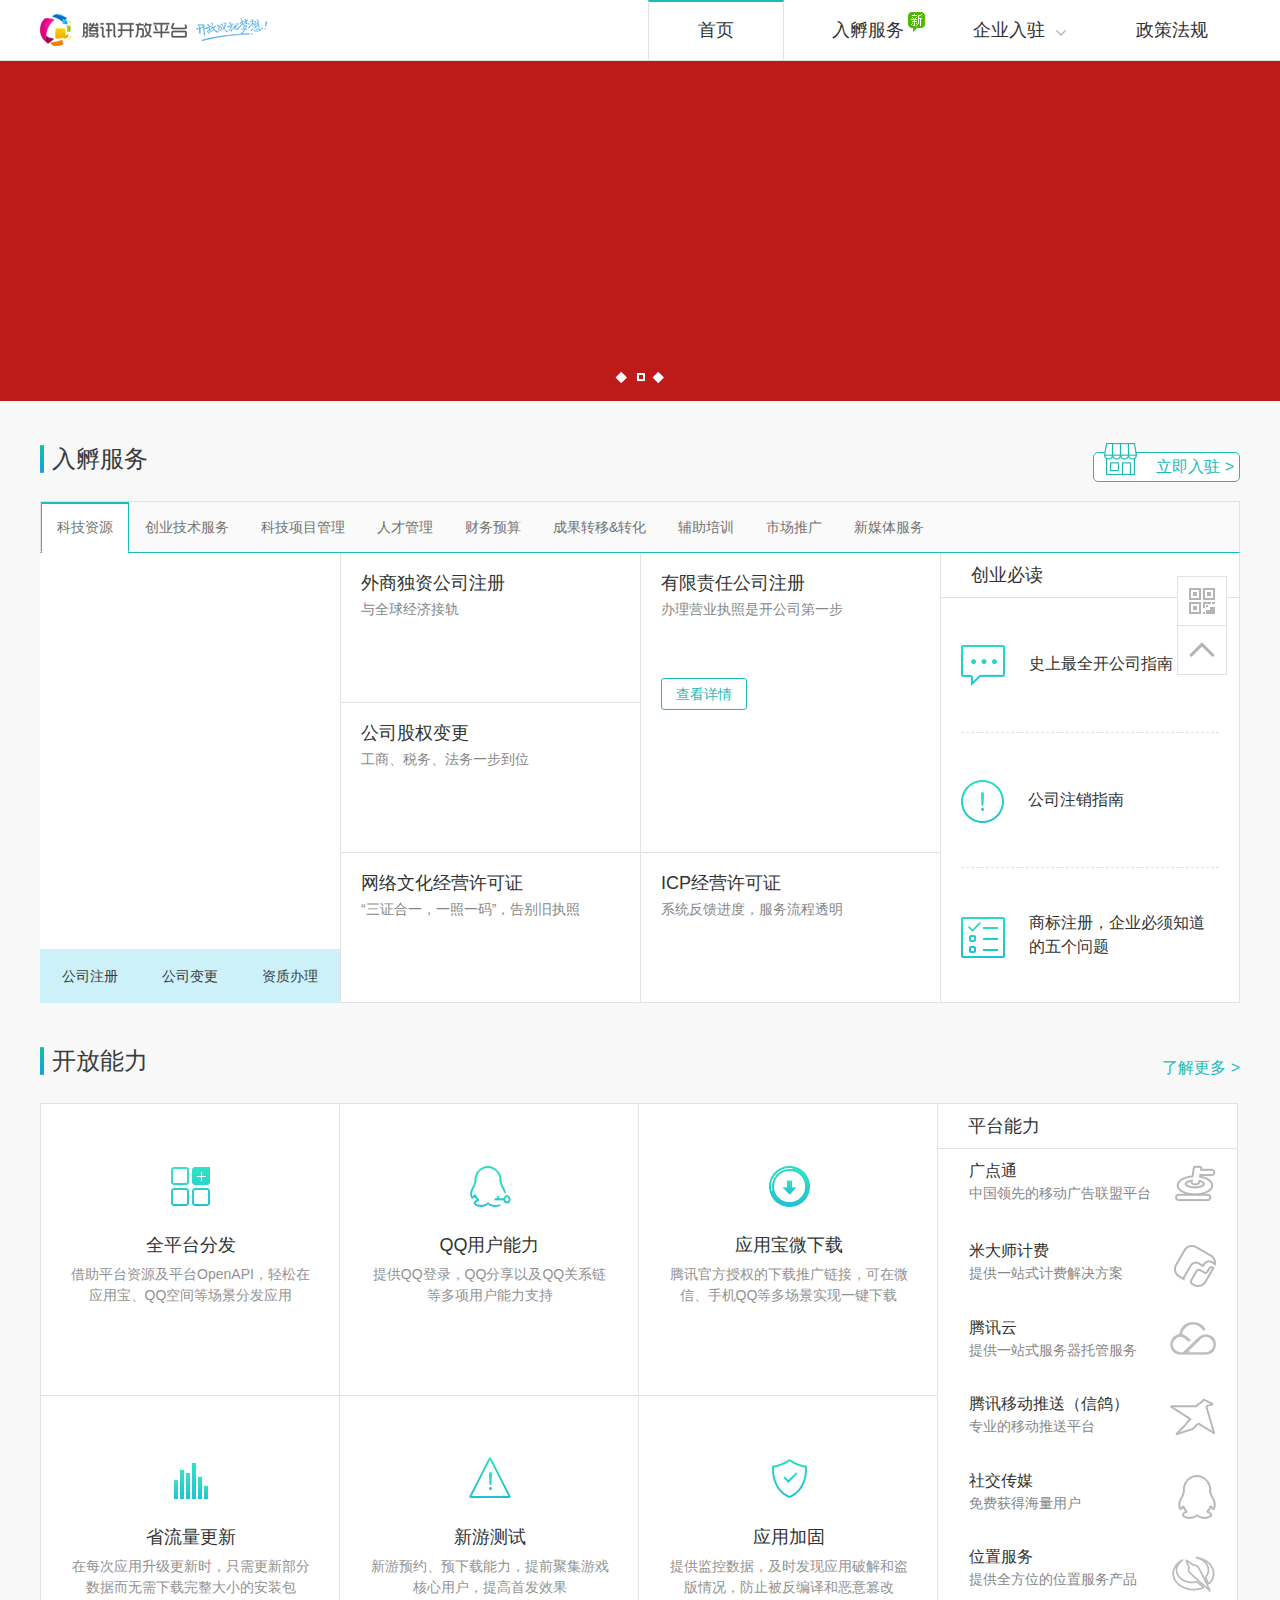
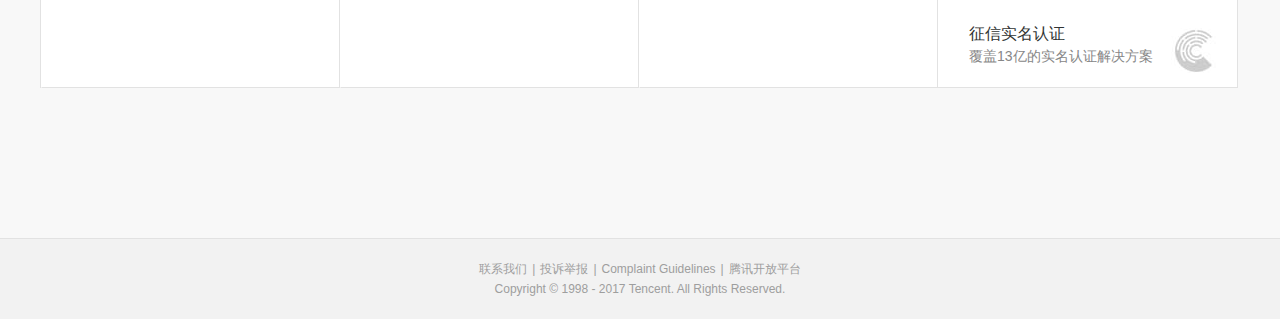
==== open/index.html @ 7bfc959b "open" ====
<!DOCTYPE html>
<html>
<head>

  <meta http-equiv="Content-Type" content="text/html; charset=UTF-8">
  
  <title>南昌腾讯众创空间</title>

  <meta http-equiv="X-UA-Compatible" content="IE=edge,chrome=1">

  <link rel="stylesheet" href="./static/g-7eef32f9dc.css">  
  <link rel="stylesheet" href="./static/index-a27b3e883e.css">
</head>

<body>

<script>
  var hasLogin = '0';
  var hasReg = '';
</script>

<!-- <div class="mod-topbar" id="jmod_topbar">
  <div class="layout clearfix">
    <div class="mod-topbar-links">
      <a href="http://open.qq.com/" target="_blank" _stat_click_id="1_91" class="mod-topbar-item">腾讯开放平台</a>
      <a href="http://c.qq.com/" _stat_click_id="1_92" target="_blank" class="mod-topbar-item">创业服务</a>
      <a href="http://c.qq.com/base/index" _stat_click_id="1_20" target="_blank" class="mod-topbar-item">众创空间</a>
      <a _stat_click_id="1_10" href="http://vc.open.qq.com/" target="_blank" class="mod-topbar-item">腾讯双百</a>
    </div>
    <div class="mod-topbar-right">
      <div class="search mod-topbar-item">
        <div class="ui-search">
          <input type="text" class="jmod_search" placeholder="资料库/API搜索">
          <div class="ui-search-bg"></div>
          <a href="javascript:void(0);" class="ui-search-btn jmod_search_btn"></a>
        </div>
        <span class="close"></span>
        <span class="btn" id="jmod_search_btn">搜索</span>
      </div><a href="http://op.open.qq.com/" _stat_click_id="2_21" target="_blank" class="mod-topbar-item">管理中心</a><a href="http://c.qq.com/order/usercenter" _stat_click_id="2_22" target="_blank" class="mod-topbar-item jmod-header-order">我的订单</a><a href="http://c.qq.com/startup/listproj" _stat_click_id="2_26" target="_blank" class="mod-topbar-item">我的项目</a><a id="msgUnReadNum" href="http://op.open.qq.com/?mod=sys_message" target="_blank" _stat_click_id="2_24" class="msg mod-topbar-item">消息</a><a href="http://c.qq.com/html/rule/service-rule.shtml" class="mod-topbar-item" _stat_click_id="2_28" target="_blank">规则中心</a><a href="javascript:void(0);" class="login mod-topbar-item jmod_login_btn" _stat_click_id="1_96">登录</a><div class="user mod-topbar-item jmod_nav_username" style="display: none;"><p class="name"><span id="navigationUserName"><a href="http://c.qq.com/user/myinfo" _stat_click_id="2_27" target="_blank"></a></span><i></i></p><div class="dropdown"><a id="navigationUserLogOut" _stat_click_id="2_25" style="display: inline-block; width: 100%;" href="javascript:void(0);">退出</a></div>
      </div>
    </div>
  </div>
</div> -->

<div class="mod-header header-open">
  <div class="layout clearfix">
    <a href="http://open.qq.com/" class="mod-header-logo"><img src="./static/logo-open-ac08717420.png"></a>
    <div class="mod-header-nav">
      <ul>
        <li class="top-cat jmod-tab-open cur">
          <h2>
            <a href="http://open.qq.com/" _stat_click_id="1_101">首页</a>
          </h2>
        </li>
        <li class="top-cat">
          <h2>
            <a href="http://c.qq.com/?zctag=2.1.3.2" _stat_click_id="1_102" target="_blank">入孵服务<i class="ico-new"></i></a>
          </h2>
        </li>
        <li class="top-cat has-sub">
          <h2>
            <a href="javascript:;">企业入驻<span class="arrow"></span></a>
          </h2>
          <div class="sub">
            <ul>
              <li _stat_click_id="1_2"><a target="_blank" href="http://op.open.qq.com/">基础信息</a></li>
              <li _stat_click_id="1_3"><a target="_blank" href="http://op.open.qq.com/appregv2/">企业管理</a></li>
              <li _stat_click_id="1_4"><a target="_blank" href="http://iot.open.qq.com/">物业管理</a></li>
              <li _stat_click_id="1_5"><a target="_blank" href="http://wiki.open.qq.com/wiki">招商管理</a></li>
              <li _stat_click_id="1_6"><a target="_blank" href="http://open.qq.com/bot/">企业数据库管理</a></li>
              <li _stat_click_id="1_6"><a target="_blank" href="http://open.qq.com/bot/">系统设置</a></li>
            </ul>
          </div>
        </li>
        <li class="top-cat jmod-tab-zc">
          <h2>
            <a href="http://c.qq.com/base/index" _stat_click_id="1_20">政策法规</a>
          </h2>
        </li>
        <!-- <li class="top-cat"><h2><a target="_blank" href="http://vc.open.qq.com/" _stat_click_id="1_10">腾讯双百</a></h2></li> -->
      </ul>
    </div>
  </div>
</div>
<div class="banner">
  <div class="layout">
    <div class="ban-index">
      <span class="index-item" data-index="0"></span>
      <span class="index-item" data-index="1"></span>
      <span class="index-item cur" data-index="2"></span>
<!--       <span class="index-item" data-index="3"></span>
      <span class="index-item" data-index="4"></span>
      <span class="index-item" data-index="5"></span> -->
    </div>
    <div class="ban-prev"></div>
    <div class="ban-next"></div>
      </div>
      <!-- <div class="ban" style="background-color: rgb(224, 228, 231); background-image: url(&quot;//p.qpic.cn/zc_pic/0/b9ae8b78d581452883ce9bef239554091509619272708/0&quot;); opacity: 0;"><a target="_blank" href="http://partner.om.qq.com/?zctag=2.1.1.9" _stat_click_id="10_1" class="layout"></a></div>
      <div class="ban" style="background-color: rgb(27, 30, 150); background-image: url(&quot;//p.qpic.cn/zc_pic/0/f35fd498f6146913bab81a546e1df8d415101275210104/0&quot;); opacity: 0.988965;"><a target="_blank" href="https://om.qq.com/" _stat_click_id="10_2" class="layout"></a></div> -->
      <div class="ban cur" style="background-color: rgb(191, 26, 26); background-image: url(http://p.qpic.cn/zc_pic/0/95d34e36a3765e61bc279072f38edc5714903207446032/0); opacity: 0.0110353;">
        <a target="_blank" href="http://c.qq.com/Act/lucky/SC100?zctag=2.1.1.9" _stat_click_id="10_3" class="layout"></a>
      </div>
      <!-- <div class="ban" style="background-color: rgb(0, 0, 0); background-image: url(&quot;//p.qpic.cn/zc_pic/0/1e10f90a880fa69bcebe6a73af06a09115030388474446/0&quot;); opacity: 0;"><a target="_blank" href="http://c.qq.com/wemediarank/ranking?zctag=2.1.1.1" _stat_click_id="10_4" class="layout"></a></div> -->
      <div class="ban" style="background-color: rgb(66, 178, 94); background-image: url(http://p.qpic.cn/zc_pic/0/e0b89f94119722e26e77f031cd502e7314903227895075/0); opacity: 0;">
        <a target="_blank" href="http://c.qq.com/WxZone" _stat_click_id="10_5" class="layout"></a>
      </div>
      <div class="ban" style="background-color: rgb(217, 43, 82); background-image: url(http://p.qpic.cn/zc_pic/0/f34a85907e8aa50b71cfe56cd9c6ffe515108846557417/0); opacity: 0;">
        <a target="_blank" href="https://cloud.tencent.com/act/event/enterprise_gift.html?fromSource=gwzcw.618548.618548.618548" _stat_click_id="10_6" class="layout"></a>
      </div>
  </div>
<div class="bg hidden" id="p-ban"></div>

<!-- open 首页 -->
<!-- <div class="three-entrance">
  <div class="layout">
    <div class="item">
      <a href="http://op.open.qq.com/" target="_blank" _stat_click_id="6_1">
        <i class="icon-pc"></i>
        <h5>应用接入</h5>
        <p>接入应用宝、QQ物联等平台共享海量用户<br><em>570万+</em>应用开发者共同的选择</p>
      </a>
      <div class="btm col2">
        <a href="http://op.open.qq.com/appregv2/" _stat_click_id="6_2" target="_blank">应用接入&nbsp;&gt;</a>
        <a href="http://iot.open.qq.com/" _stat_click_id="6_3" target="_blank">智能硬件&nbsp;&gt;</a>
        <a href="http://open.qq.com/bot/" _stat_click_id="6_8" target="_blank">机器人接入&nbsp;&gt;</a>
      </div>
    </div>
    <div class="item">
      <a href="http://vc.open.qq.com/" target="_blank" _stat_click_id="6_4">
        <i class="icon-plan"></i>
        <h5>双百计划</h5>
        <p>投入100亿资源扶持100家创业企业市值过亿<br><em>5万+</em>创业项目已报名</p>
      </a>
      <div class="btm">
        <a href="http://c.qq.com/startup/createproj" _stat_click_id="6_5" target="_blank">项目报名&nbsp;&gt;</a>
      </div>
    </div>
    <div class="item">
      <a href="http://c.qq.com/base/index" target="_blank" _stat_click_id="6_6">
        <i class="icon-space"></i>
        <h5>众创空间</h5>
        <p>全国超25个核心城市优质办公场地等你入驻<br>超过<em>300个</em>团队已入驻</p>
      </a>
      <div class="btm">
        <a href="http://c.qq.com/base/index" target="_blank" _stat_click_id="6_7">申请入驻&nbsp;&gt;</a>
      </div>
    </div>
  </div>
</div> -->

<div class="mod-box enterprise-service">
  <div class="layout">
    <div class="mod-boxhd">
      <h3 class="mod-boxhd-tit">入孵服务</h3>
      <a href="http://c.qq.com/seller/invite" class="mod-boxhd-more" target="_blank" _stat_click_id="7_0"><i></i>立即入驻 &gt;</a>
    </div>
    <div class="mod-body">
      <ul class="tab-row js-tab-header">
                <li class="tab active">科技资源</li>
                <li class="tab">创业技术服务</li>
                <li class="tab">科技项目管理</li>
                <li class="tab">人才管理</li>
                <li class="tab">财务预算</li>
                <li class="tab">成果转移&转化</li>
                <li class="tab">辅助培训</li>
                <li class="tab">市场推广</li>
                <li class="tab">新媒体服务</li>
              </ul>
      <!-- 切换tab时候同时切换tab-cont的类名，tab-1到tab-9分别对应上面的9个tab -->
            <div class="tab-cont js-tab-content tab-1" style="display: block;">
        <div class="l-banner">
          <a href="http://c.qq.com/ListSku/view?firstCateId=100003" target="_blank" class="top-box" _stat_click_id="7_1">
            <h3>全程专人办理</h3>
            <p>线上提交材料，足不出户即可完成办理</p>
          </a>
          <div class="btm-box">
                        <a href="http://c.qq.com/cateTopic/view" target="_blank" _stat_click_id="8_1">公司注册</a>
                        <a href="http://c.qq.com/ListSku/view?firstCateId=100003&amp;thirdCateId=100046" target="_blank" _stat_click_id="8_1">公司变更</a>
                        <a href="http://c.qq.com/ListSku/view?firstCateId=100383" target="_blank" _stat_click_id="8_1">资质办理</a>
                      </div>
        </div>
        <div class="service">
                    <a href="http://c.qq.com/ListSku/view?firstCateId=100003&amp;thirdCateId=100040" target="_blank" class="card card-lg" _stat_click_id="9_111">
                        <h5>有限责任公司注册</h5>
                                    <p>办理营业执照是开公司第一步</p>
                        <!--<del><del>300元起</del></del>-->
            <!--<p class="price"><p class="price">1元起</p></p>-->
            <span class="buy">查看详情</span>
          </a>
                    <a href="http://c.qq.com/ListSku/view?firstCateId=100003&amp;thirdCateId=100038" target="_blank" class="card" _stat_click_id="9_112">
            <div class="tit-row">            <h5>外商独资公司注册</h5>
                        </div>            <p>与全球经济接轨</p>
                        <!--<del><del></del></del>-->
            <!--<p class="price"><p class="price">1元起</p></p>-->
            <span class="buy">查看详情</span>
          </a>
                    <a href="http://c.qq.com/ListSku/view?firstCateId=100003&amp;thirdCateId=100046" target="_blank" class="card" _stat_click_id="9_113">
            <div class="tit-row">            <h5>公司股权变更</h5>
                        </div>            <p>工商、税务、法务一步到位</p>
                        <!--<del><del></del></del>-->
            <!--<p class="price"><p class="price">1元起</p></p>-->
            <span class="buy">查看详情</span>
          </a>
                    <a href="http://c.qq.com/ListSku/view?firstCateId=100383&amp;thirdCateId=100055" target="_blank" class="card" _stat_click_id="9_114">
            <div class="tit-row">            <h5>ICP经营许可证</h5>
                        </div>            <p>系统反馈进度，服务流程透明</p>
                        <!--<del><del></del></del>-->
            <!--<p class="price"><p class="price">588元起</p></p>-->
            <span class="buy">查看详情</span>
          </a>
                    <a href="http://c.qq.com/ListSku/view?firstCateId=100383&amp;thirdCateId=100058" target="_blank" class="card" _stat_click_id="9_115">
            <div class="tit-row">            <h5>网络文化经营许可证</h5>
                        </div>            <p>“三证合一，一照一码”，告别旧执照</p>
                        <!--<del><del>12000起</del></del>-->
            <!--<p class="price"><p class="price">9600元起</p></p>-->
            <span class="buy">查看详情</span>
          </a>
                  </div>
        <div class="faq">
          <h3 class="tit-bg">创业必读</h3>
          <!-- 六大类icon，分别为search,knowledge,experience,tips,concept,process -->
          <div class="que-list">
                        <a href="http://mp.weixin.qq.com/s/MOTuj-gt8e-eIZtotW0e4g" target="_blank" class="que" _stat_click_id="9_211">
              <i class="icon-experience"></i>
              <p>史上最全开公司指南</p>
            </a>
                        <a href="http://mp.weixin.qq.com/s/8PTE8rkTuLC-wQHWNw5iAg" target="_blank" class="que" _stat_click_id="9_212">
              <i class="icon-tips"></i>
              <p>公司注销指南</p>
            </a>
                        <a href="http://mp.weixin.qq.com/s/qkDzzl2p9mAUqX-tZFOlmQ" target="_blank" class="que" _stat_click_id="9_213">
              <i class="icon-process"></i>
              <p>商标注册，企业必须知道的五个问题</p>
            </a>
                        <a href="http://mp.weixin.qq.com/s/uXaBwA83HTw2sB-dGF3o_w" target="_blank" class="que" _stat_click_id="9_214">
              <i class="icon-"></i>
              <p></p>
            </a>
                      </div>
        </div>
      </div>
            <div class="tab-cont js-tab-content tab-2" style="display:none">
        <div class="l-banner">
          <a href="http://c.qq.com/ListSku/view?firstCateId=100001" target="_blank" class="top-box" _stat_click_id="7_2">
            <h3>全年财税无忧</h3>
            <p>让专业的人帮您搞定财税问题</p>
          </a>
          <div class="btm-box">
                        <a href="http://c.qq.com/ListSku/view?firstCateId=100001" target="_blank" _stat_click_id="8_2">代理记账</a>
                        <a href="http://c.qq.com/ListSku/view?firstCateId=100001&amp;thirdCateId=100423" target="_blank" _stat_click_id="8_2">税务代办</a>
                        <a href="http://c.qq.com/ListSku/view?firstCateId=100001&amp;thirdCateId=100036" target="_blank" _stat_click_id="8_2">财务审计</a>
                      </div>
        </div>
        <div class="service">
                    <a href="http://c.qq.com/ListSku/view?firstCateId=100001&amp;thirdCateId=100016" target="_blank" class="card card-lg" _stat_click_id="9_121">
                        <h5>小规模记账</h5>
                                    <p>从业三年以上会计师，专业又贴心</p>
                        <!--<del><del></del></del>-->
            <!--<p class="price"><p class="price">1元起</p></p>-->
            <span class="buy">查看详情</span>
          </a>
                    <a href="http://c.qq.com/ListSku/view?firstCateId=100001&amp;thirdCateId=100019" target="_blank" class="card" _stat_click_id="9_122">
            <div class="tit-row">            <h5>一般纳税人代理记账</h5>
                        </div>            <p>比传统代办节省成本，服务也更便捷</p>
                        <!--<del><del>300元起</del></del>-->
            <!--<p class="price"><p class="price">1元起</p></p>-->
            <span class="buy">查看详情</span>
          </a>
                    <a href="http://c.qq.com/ListSku/view?firstCateId=100001&amp;thirdCateId=100036" target="_blank" class="card" _stat_click_id="9_123">
            <div class="tit-row">            <h5>年度财务报表审计</h5>
                        </div>            <p>优惠代办，为您节省时间</p>
                        <!--<del><del></del></del>-->
            <!--<p class="price"><p class="price">10元起</p></p>-->
            <span class="buy">查看详情</span>
          </a>
                    <a href="http://c.qq.com/ListSku/view?firstCateId=100001&amp;thirdCateId=100017" target="_blank" class="card" _stat_click_id="9_124">
            <div class="tit-row">            <h5>验资报告</h5>
                        </div>            <p>平台为您担保，专业，放心</p>
                        <!--<del><del>500元起</del></del>-->
            <!--<p class="price"><p class="price">100元起</p></p>-->
            <span class="buy">查看详情</span>
          </a>
                    <a href="http://c.qq.com/ListSku/view?firstCateId=100001&amp;thirdCateId=100034" target="_blank" class="card" _stat_click_id="9_125">
            <div class="tit-row">            <h5>税控代办及票种核定</h5>
                        </div>            <p>高效取得税控器、发票</p>
                        <!--<del><del>300元起</del></del>-->
            <!--<p class="price"><p class="price">100元起</p></p>-->
            <span class="buy">查看详情</span>
          </a>
                  </div>
        <div class="faq">
          <h3 class="tit-bg">创业必读</h3>
          <!-- 六大类icon，分别为search,knowledge,experience,tips,concept,process -->
          <div class="que-list">
                        <a href="http://mp.weixin.qq.com/s/g8uMXAbbWFrtpM95BifakA" target="_blank" class="que" _stat_click_id="9_221">
              <i class="icon-experience"></i>
              <p>开公司不记账报税影响大！</p>
            </a>
                        <a href="http://mp.weixin.qq.com/s/qBwl7ERy6si2izH9E__fyw" target="_blank" class="que" _stat_click_id="9_222">
              <i class="icon-tips"></i>
              <p>公司成立后，创业者必知的15项税务问题</p>
            </a>
                        <a href="http://open.qq.com/" target="_blank" class="que" _stat_click_id="9_223">
              <i class="icon-process"></i>
              <p>初创公司应该这样选择纳税身份</p>
            </a>
                      </div>
        </div>
      </div>
            <div class="tab-cont js-tab-content tab-3" style="display:none">
        <div class="l-banner">
          <a href="http://c.qq.com/ListSku/view?firstCateId=100002" target="_blank" class="top-box" _stat_click_id="7_3">
            <h3>保障知识产权</h3>
            <p>保护您的智力劳动成果所有权！</p>
          </a>
          <div class="btm-box">
                        <a href="http://c.qq.com/ListSku/view?firstCateId=100002&amp;thirdCateId=100064" target="_blank" _stat_click_id="8_3">商标</a>
                        <a href="http://c.qq.com/ListSku/view?firstCateId=100002&amp;thirdCateId=100090" target="_blank" _stat_click_id="8_3">版权</a>
                        <a href="http://c.qq.com/ListSku/view?firstCateId=100002&amp;thirdCateId=100092" target="_blank" _stat_click_id="8_3">专利</a>
                      </div>
        </div>
        <div class="service">
                    <a href="http://c.qq.com/ListSku/view?firstCateId=100002&amp;thirdCateId=100064" target="_blank" class="card card-lg" _stat_click_id="9_131">
                        <h5>国内普通商标注册</h5>
                                    <p>降低风险，打造品牌第一步！</p>
                        <!--<del><del></del></del>-->
            <!--<p class="price"><p class="price">299元起</p></p>-->
            <span class="buy">查看详情</span>
          </a>
                    <a href="http://c.qq.com/ListSku/view?firstCateId=100002&amp;thirdCateId=100090" target="_blank" class="card" _stat_click_id="9_132">
            <div class="tit-row">            <h5>软件著作权</h5>
                        </div>            <p>APP、软件必备，保护你的源代码</p>
                        <!--<del><del>200元起</del></del>-->
            <!--<p class="price"><p class="price">150元起</p></p>-->
            <span class="buy">查看详情</span>
          </a>
                    <a href="http://c.qq.com/ListSku/view?firstCateId=100002&amp;thirdCateId=100440" target="_blank" class="card" _stat_click_id="9_133">
            <div class="tit-row">            <h5>商标查询</h5>
                        </div>            <p>快速处理商标的查询</p>
                        <!--<del><del>10元起</del></del>-->
            <!--<p class="price"><p class="price">0元起</p></p>-->
            <span class="buy">查看详情</span>
          </a>
                    <a href="http://c.qq.com/ListSku/view?firstCateId=100002&amp;thirdCateId=100091" target="_blank" class="card" _stat_click_id="9_134">
            <div class="tit-row">            <h5>外观设计专利</h5>
                        </div>            <p>快速办理通道，保障知识产权不受侵犯</p>
                        <!--<del><del>800元起</del></del>-->
            <!--<p class="price"><p class="price">450元起</p></p>-->
            <span class="buy">查看详情</span>
          </a>
                    <a href="http://c.qq.com/ListSku/view?firstCateId=100002&amp;thirdCateId=100065" target="_blank" class="card" _stat_click_id="9_135">
            <div class="tit-row">            <h5>商标加急注册</h5>
                        </div>            <p>快速代办商标注册，保护您的权益</p>
                        <!--<del><del>500元起</del></del>-->
            <!--<p class="price"><p class="price">100元起</p></p>-->
            <span class="buy">查看详情</span>
          </a>
                  </div>
        <div class="faq">
          <h3 class="tit-bg">创业必读</h3>
          <!-- 六大类icon，分别为search,knowledge,experience,tips,concept,process -->
          <div class="que-list">
                        <a href="http://mp.weixin.qq.com/s/nrjdlblvo8OF11x9Jx6cvQ" target="_blank" class="que" _stat_click_id="9_231">
              <i class="icon-experience"></i>
              <p>给产品起名之前，最不能忘记“商标检索”！</p>
            </a>
                        <a href="http://mp.weixin.qq.com/s/P0wEzHmVsZwq-tVWOMHIPQ" target="_blank" class="que" _stat_click_id="9_232">
              <i class="icon-tips"></i>
              <p>创业者必读 : 不容忽视的专利</p>
            </a>
                        <a href="http://mp.weixin.qq.com/s/GbIF4l4r0YzBoi1ny5qUTA" target="_blank" class="que" _stat_click_id="9_233">
              <i class="icon-process"></i>
              <p>创业，你要明白商标保护的重要性！</p>
            </a>
                      </div>
        </div>
      </div>
            <div class="tab-cont js-tab-content tab-4" style="display:none">
        <div class="l-banner">
          <a href="http://c.qq.com/ListSku/view?firstCateId=100000" target="_blank" class="top-box" _stat_click_id="7_4">
            <h3>贴心法律顾问</h3>
            <p>为您的创新创业之旅保驾护航</p>
          </a>
          <div class="btm-box">
                        <a href="http://c.qq.com/ListSku/view?firstCateId=100000&amp;thirdCateId=100110" target="_blank" _stat_click_id="8_4">法律咨询 </a>
                        <a href="http://c.qq.com/ListSku/view?firstCateId=100000" target="_blank" _stat_click_id="8_4">合同审写</a>
                      </div>
        </div>
        <div class="service">
                    <a href="http://c.qq.com/ListSku/view?firstCateId=100000&amp;thirdCateId=100109" target="_blank" class="card card-lg" _stat_click_id="9_141">
                        <h5>企业人事法律顾问</h5>
                                    <p>任选精英律师，全面解决法律问题</p>
                        <!--<del><del>99元起</del></del>-->
            <!--<p class="price"><p class="price">0.01元起</p></p>-->
            <span class="buy">查看详情</span>
          </a>
                    <a href="http://c.qq.com/ListSku/view?firstCateId=100000&amp;thirdCateId=100110l" target="_blank" class="card" _stat_click_id="9_142">
            <div class="tit-row">            <h5>电话问律师</h5>
                        </div>            <p>创业，你需要的法律问题解答都在这里</p>
                        <!--<del><del>50元起</del></del>-->
            <!--<p class="price"><p class="price">1元起</p></p>-->
            <span class="buy">查看详情</span>
          </a>
                    <a href="http://c.qq.com/ListSku/view?firstCateId=100000&amp;thirdCateId=100373" target="_blank" class="card" _stat_click_id="9_143">
            <div class="tit-row">            <h5>合同模板</h5>
                        </div>            <p>各类合同与协议的模板</p>
                        <!--<del><del>1元起</del></del>-->
            <!--<p class="price"><p class="price">0.1元起</p></p>-->
            <span class="buy">查看详情</span>
          </a>
                    <a href="http://c.qq.com/ListSku/view?firstCateId=100000&amp;thirdCateId=100096" target="_blank" class="card" _stat_click_id="9_144">
            <div class="tit-row">            <h5>股权期权法律顾问</h5>
                        </div>            <p>业界资深律师，专业设计股权架方案</p>
                        <!--<del><del></del></del>-->
            <!--<p class="price"><p class="price">1元起</p></p>-->
            <span class="buy">查看详情</span>
          </a>
                    <a href="http://c.qq.com/ListSku/view?firstCateId=100000&amp;thirdCateId=100379" target="_blank" class="card" _stat_click_id="9_145">
            <div class="tit-row">            <h5>项目合规咨询</h5>
                        </div>            <p>通过了解项目合规性，规避违法、违规、侵权等风险</p>
                        <!--<del><del>99元起</del></del>-->
            <!--<p class="price"><p class="price">0元起</p></p>-->
            <span class="buy">查看详情</span>
          </a>
                  </div>
        <div class="faq">
          <h3 class="tit-bg">创业必读</h3>
          <!-- 六大类icon，分别为search,knowledge,experience,tips,concept,process -->
          <div class="que-list">
                        <a href="https://mp.weixin.qq.com/s/XNahGw-H4RvJTNHEG9D0HA" target="_blank" class="que" _stat_click_id="9_241">
              <i class="icon-experience"></i>
              <p>签合同，记住这6点不会吃亏！</p>
            </a>
                        <a href="https://mp.weixin.qq.com/s/rF1hX4EptIbLUbzH2DsgTg" target="_blank" class="que" _stat_click_id="9_242">
              <i class="icon-tips"></i>
              <p>如何牢牢掌握公司控制权</p>
            </a>
                        <a href="http://mp.weixin.qq.com/s/_poCZaS1IiNuocwxAxzkaQ" target="_blank" class="que" _stat_click_id="9_243">
              <i class="icon-process"></i>
              <p>大风厂股权纠纷的正确维权路径</p>
            </a>
                      </div>
        </div>
      </div>
            <div class="tab-cont js-tab-content tab-5" style="display:none">
        <div class="l-banner">
          <a href="http://c.qq.com/ListSku/view?firstCateId=100004" target="_blank" class="top-box" _stat_click_id="7_5">
            <h3>专业社保解决方案</h3>
            <p>快速搞定员工社保，灵活用工更放心！</p>
          </a>
          <div class="btm-box">
                        <a href="http://c.qq.com/ListSku/view?firstCateId=100143&amp;thirdCateId=100393" target="_blank" _stat_click_id="8_5">人才测评</a>
                        <a href="http://c.qq.com/ListSku/view?firstCateId=100143&amp;thirdCateId=100371" target="_blank" _stat_click_id="8_5">人才培训</a>
                        <a href="http://c.qq.com/ListSku/view?firstCateId=100004&amp;thirdCateId=100114" target="_blank" _stat_click_id="8_5">企业社保</a>
                      </div>
        </div>
        <div class="service">
                    <a href="http://c.qq.com/ListSku/view?firstCateId=100143&amp;thirdCateId=100393" target="_blank" class="card card-lg" _stat_click_id="9_151">
                        <h5>创业力测评</h5>
                                    <p>帮助个体客观认识自己的能力水平，兴趣爱好</p>
                        <!--<del><del>59元起</del></del>-->
            <!--<p class="price"><p class="price">9.9元起</p></p>-->
            <span class="buy">查看详情</span>
          </a>
                    <a href="http://c.qq.com/ListSku/view?firstCateId=100004&amp;thirdCateId=100114" target="_blank" class="card" _stat_click_id="9_152">
            <div class="tit-row">            <h5>社保代理</h5>
                        </div>            <p>社保代理更专业，优质服务更省心</p>
                        <!--<del><del></del></del>-->
            <!--<p class="price"><p class="price">20元起</p></p>-->
            <span class="buy">查看详情</span>
          </a>
                    <a href="http://c.qq.com/ListSku/view?firstCateId=100143&amp;thirdCateId=100371" target="_blank" class="card" _stat_click_id="9_153">
            <div class="tit-row">            <h5>人力培训</h5>
                        </div>            <p>帮助业务发展，培育人才</p>
                        <!--<del><del></del></del>-->
            <!--<p class="price"><p class="price">4.9元起</p></p>-->
            <span class="buy">查看详情</span>
          </a>
                    <a href="http://c.qq.com/ListSku/view?firstCateId=100143&amp;thirdCateId=100353" target="_blank" class="card" _stat_click_id="9_154">
            <div class="tit-row">            <h5>人事工作综合咨询</h5>
                        </div>            <p>提供包括新员工入职、绩效、考核等各类咨询</p>
                        <!--<del><del></del></del>-->
            <!--<p class="price"><p class="price">0.99元起</p></p>-->
            <span class="buy">查看详情</span>
          </a>
                    <a href="http://c.qq.com/ListSku/view?firstCateId=100004&amp;thirdCateId=100115" target="_blank" class="card" _stat_click_id="9_155">
            <div class="tit-row">            <h5>社保公积金开户</h5>
                        </div>            <p>企业注册必备流程</p>
                        <!--<del><del></del></del>-->
            <!--<p class="price"><p class="price">1800元起</p></p>-->
            <span class="buy">查看详情</span>
          </a>
                  </div>
        <div class="faq">
          <h3 class="tit-bg">创业必读</h3>
          <!-- 六大类icon，分别为search,knowledge,experience,tips,concept,process -->
          <div class="que-list">
                        <a href="https://mp.weixin.qq.com/s/aAFJDYHmshDPqcJ_b8fG-A" target="_blank" class="que" _stat_click_id="9_251">
              <i class="icon-experience"></i>
              <p> 初创企业招“才”大法</p>
            </a>
                        <a href="http://mp.weixin.qq.com/s/RTu4eCYe01Ts3FHxAtIgPA" target="_blank" class="que" _stat_click_id="9_252">
              <i class="icon-tips"></i>
              <p>创业公司管理的三个阶段</p>
            </a>
                        <a href="http://mp.weixin.qq.com/s/BQHc2BxbzcTbiDvqlnWpwQ" target="_blank" class="que" _stat_click_id="9_253">
              <i class="icon-process"></i>
              <p>初创公司野蛮生长的独家秘籍</p>
            </a>
                      </div>
        </div>
      </div>
            <div class="tab-cont js-tab-content tab-6" style="display:none">
        <div class="l-banner">
          <a href="http://c.qq.com/ListSku/view?firstCateId=100139&amp;thirdCateId=100416" target="_blank" class="top-box" _stat_click_id="7_6">
            <h3>微信公众号服务</h3>
            <p>快速代理申请微信相关的各类服务</p>
          </a>
          <div class="btm-box">
                        <a href="http://c.qq.com/wxZone" target="_blank" _stat_click_id="8_6">微信服务专区</a>
                        <a href="http://c.qq.com/ListSku/view?firstCateId=100139&amp;thirdCateId=100416" target="_blank" _stat_click_id="8_6">公众号代申请</a>
                      </div>
        </div>
        <div class="service">
                    <a href="http://c.qq.com/ListSku/view?firstCateId=100139&amp;thirdCateId=100416" target="_blank" class="card card-lg" _stat_click_id="9_161">
                        <h5>微信公众号代申请</h5>
                                    <p>快速代理申请开通微信公众号</p>
                        <!--<del><del></del></del>-->
            <!--<p class="price"><p class="price">1元起</p></p>-->
            <span class="buy">查看详情</span>
          </a>
                    <a href="http://c.qq.com/ListSku/view?firstCateId=100139&amp;thirdCateId=100417" target="_blank" class="card" _stat_click_id="9_162">
            <div class="tit-row">            <h5>公众号认证服务</h5>
                        </div>            <p>认证后会出现V标志，且可开发微信支付等功能</p>
                        <!--<del><del>380元起</del></del>-->
            <!--<p class="price"><p class="price">350元起</p></p>-->
            <span class="buy">查看详情</span>
          </a>
                    <a href="http://c.qq.com/ListSku/view?firstCateId=100139&amp;thirdCateId=100418" target="_blank" class="card" _stat_click_id="9_163">
            <div class="tit-row">            <h5>微信支付开通</h5>
                        </div>            <p>资深优质的创业者为您指导创业难题</p>
                        <!--<del><del></del></del>-->
            <!--<p class="price"><p class="price">18元起</p></p>-->
            <span class="buy">查看详情</span>
          </a>
                    <a href="http://c.qq.com/ListSku/view?firstCateId=100139&amp;thirdCateId=100244" target="_blank" class="card" _stat_click_id="9_164">
            <div class="tit-row">            <h5>微官网</h5>
                        </div>            <p>基于WebApp和传统PC版网站相融合的新型网站</p>
                        <!--<del><del>340元起</del></del>-->
            <!--<p class="price"><p class="price">140元起</p></p>-->
            <span class="buy">查看详情</span>
          </a>
                    <a href="http://c.qq.com/ListSku/view?firstCateId=100139&amp;thirdCateId=100264" target="_blank" class="card" _stat_click_id="9_165">
            <div class="tit-row">            <h5>电商解决方案</h5>
                        </div>            <p>基于微信研发的电子商务系统</p>
                        <!--<del><del>340元起</del></del>-->
            <!--<p class="price"><p class="price">140元起</p></p>-->
            <span class="buy">查看详情</span>
          </a>
                  </div>
        <div class="faq">
          <h3 class="tit-bg">创业必读</h3>
          <!-- 六大类icon，分别为search,knowledge,experience,tips,concept,process -->
          <div class="que-list">
                        <a href="http://mp.weixin.qq.com/s/omZybjfToWe7diLiVdIeow" target="_blank" class="que" _stat_click_id="9_261">
              <i class="icon-experience"></i>
              <p>小程序揭秘</p>
            </a>
                        <a href="http://mp.weixin.qq.com/s/fdvX4YCntHlfETufOek8pw" target="_blank" class="que" _stat_click_id="9_262">
              <i class="icon-tips"></i>
              <p>参与企鹅号城市新星评选</p>
            </a>
                        <a href="http://mp.weixin.qq.com/s/jD88KFcZb7WABWubuDDHRA" target="_blank" class="que" _stat_click_id="9_263">
              <i class="icon-process"></i>
              <p>内容创业10大成功案例</p>
            </a>
                      </div>
        </div>
      </div>
            <div class="tab-cont js-tab-content tab-7" style="display:none">
        <div class="l-banner">
          <a href="http://c.qq.com/ListSku/view?firstCateId=100136" target="_blank" class="top-box" _stat_click_id="7_7">
            <h3>定制化开发和设计服务</h3>
            <p>项目进度及时同步，助力初期高速成长；提供有生命力的设计，创意创造价值！</p>
          </a>
          <div class="btm-box">
                        <a href="http://c.qq.com/ListSku/view?firstCateId=100136" target="_blank" _stat_click_id="8_7">网站开发</a>
                        <a href="http://c.qq.com/ListSku/view?firstCateId=100137" target="_blank" _stat_click_id="8_7">软件开发</a>
                        <a href="http://c.qq.com/ListSku/view?firstCateId=100138" target="_blank" _stat_click_id="8_7">APP开发</a>
                        <a href="http://c.qq.com/ListSku/view?firstCateId=100023" target="_blank" _stat_click_id="8_7">PC页面设计</a>
                        <a href="http://c.qq.com/ListSku/view?firstCateId=100023&amp;thirdCateId=100124" target="_blank" _stat_click_id="8_7">APP设计</a>
                        <a href="http://c.qq.com/ListSku/view?firstCateId=100023&amp;thirdCateId=100125" target="_blank" _stat_click_id="8_7">H5页面设计</a>
                        <a href="http://c.qq.com/ListSku/view?firstCateId=100142&amp;thirdCateId=100320" target="_blank" _stat_click_id="8_7">APP推广</a>
                      </div>
        </div>
        <div class="service">
                    <a href="http://c.qq.com/ListSku/view?firstCateId=100136&amp;thirdCateId=100176" target="_blank" class="card card-lg" _stat_click_id="9_171">
                        <h5>企业网站开发</h5>
                                    <p>追求极致的建站服务</p>
                        <!--<del><del></del></del>-->
            <!--<p class="price"><p class="price">680元起</p></p>-->
            <span class="buy">查看详情</span>
          </a>
                    <a href="http://c.qq.com/ListSku/view?firstCateId=100023&amp;thirdCateId=100124" target="_blank" class="card" _stat_click_id="9_172">
            <div class="tit-row">            <h5>APP页面设计</h5>
                        </div>            <p>APP首页栏目框架以及重要页面内容设计</p>
                        <!--<del><del>620元起</del></del>-->
            <!--<p class="price"><p class="price">500元起</p></p>-->
            <span class="buy">查看详情</span>
          </a>
                    <a href="http://c.qq.com/ListSku/view?firstCateId=100137&amp;thirdCateId=100349" target="_blank" class="card" _stat_click_id="9_173">
            <div class="tit-row">            <h5>真机测试</h5>
                        </div>            <p>为您提供专业的测试解决方案</p>
                        <!--<del><del></del></del>-->
            <!--<p class="price"><p class="price">10元起</p></p>-->
            <span class="buy">查看详情</span>
          </a>
                    <a href="http://c.qq.com/ListSku/view?firstCateId=100023&amp;thirdCateId=100125" target="_blank" class="card" _stat_click_id="9_174">
            <div class="tit-row">            <h5>H5页面设计</h5>
                        </div>            <p>吸引用户眼球，提升转化率</p>
                        <!--<del><del></del></del>-->
            <!--<p class="price"><p class="price">200元起</p></p>-->
            <span class="buy">查看详情</span>
          </a>
                    <a href="http://c.qq.com/ListSku/view?firstCateId=100023&amp;thirdCateId=100370" target="_blank" class="card" _stat_click_id="9_175">
            <div class="tit-row">            <h5>商标设计</h5>
                        </div>            <p>助您成功塑造企业品牌形象</p>
                        <!--<del><del>300元起</del></del>-->
            <!--<p class="price"><p class="price">200元起</p></p>-->
            <span class="buy">查看详情</span>
          </a>
                  </div>
        <div class="faq">
          <h3 class="tit-bg">创业必读</h3>
          <!-- 六大类icon，分别为search,knowledge,experience,tips,concept,process -->
          <div class="que-list">
                        <a href="http://mp.weixin.qq.com/s/sZn-ehA_21gN4sc5gYrLdw" target="_blank" class="que" _stat_click_id="9_271">
              <i class="icon-experience"></i>
              <p>小团队的产品精神：0到0.1再到1</p>
            </a>
                        <a href="http://mp.weixin.qq.com/s/i2K6aER9z1ppt2mh-uMfgg" target="_blank" class="que" _stat_click_id="9_272">
              <i class="icon-tips"></i>
              <p>创业者如何获取和维护种子用户</p>
            </a>
                        <a href="http://mp.weixin.qq.com/s?__biz=MjM5NTQ3NzcwNw==&amp;mid=506075631&amp;idx=1&amp;sn=9f8b4fc0ce5fe92bd582352492fe0349#rd" target="_blank" class="que" _stat_click_id="9_273">
              <i class="icon-experience"></i>
              <p>优秀设计师应当知道的20大UI设计原则</p>
            </a>
                      </div>
        </div>
      </div>
            <div class="tab-cont js-tab-content tab-8" style="display:none">
        <div class="l-banner">
          <a href="http://c.qq.com/ListSku/view?firstCateId=100142" target="_blank" class="top-box" _stat_click_id="7_8">
            <h3>专注市场推广</h3>
            <p>最大化利用渠道与资源，助力项目腾飞！</p>
          </a>
          <div class="btm-box">
                        <a href="http://c.qq.com/ListSku/view?firstCateId=100142&amp;thirdCateId=100405" target="_blank" _stat_click_id="8_8">市场传播</a>
                        <a href="http://c.qq.com/ListSku/view?firstCateId=100140&amp;thirdCateId=100280" target="_blank" _stat_click_id="8_8">品牌推广</a>
                      </div>
        </div>
        <div class="service">
                    <a href="http://c.qq.com/ListSku/view?firstCateId=100142&amp;thirdCateId=100314" target="_blank" class="card card-lg" _stat_click_id="9_181">
                        <h5>短信营销</h5>
                                    <p>增强用户粘度，促进产品销售</p>
                        <!--<del><del></del></del>-->
            <!--<p class="price"><p class="price">0.04元起</p></p>-->
            <span class="buy">查看详情</span>
          </a>
                    <a href="http://c.qq.com/ListSku/view?firstCateId=100142&amp;thirdCateId=100319" target="_blank" class="card" _stat_click_id="9_182">
            <div class="tit-row">            <h5>微博广告</h5>
                        </div>            <p>万变的创意，不变的品质</p>
                        <!--<del><del></del></del>-->
            <!--<p class="price"><p class="price">6000元起</p></p>-->
            <span class="buy">查看详情</span>
          </a>
                    <a href="http://c.qq.com/ListSku/view?firstCateId=100142&amp;thirdCateId=100317" target="_blank" class="card" _stat_click_id="9_183">
            <div class="tit-row">            <h5>朋友圈广告</h5>
                        </div>            <p>优选品质服务商为您定制方案</p>
                        <!--<del><del>1000元起</del></del>-->
            <!--<p class="price"><p class="price">900元起</p></p>-->
            <span class="buy">查看详情</span>
          </a>
                    <a href="http://c.qq.com/ListSku/view?firstCateId=100142&amp;thirdCateId=100327" target="_blank" class="card" _stat_click_id="9_184">
            <div class="tit-row">            <h5>流量变现服务（APP/公众号）</h5>
                        </div>            <p>自有流量，即时变现</p>
                        <!--<del><del></del></del>-->
            <!--<p class="price"><p class="price">10元起</p></p>-->
            <span class="buy">查看详情</span>
          </a>
                    <a href="http://c.qq.com/ListSku/view?firstCateId=100142&amp;thirdCateId=100335" target="_blank" class="card" _stat_click_id="9_185">
            <div class="tit-row">            <h5>客户端广告投放</h5>
                        </div>            <p>在腾讯/新浪等高流量的客户端投放</p>
                        <!--<del><del></del></del>-->
            <!--<p class="price"><p class="price">5000元起</p></p>-->
            <span class="buy">查看详情</span>
          </a>
                  </div>
        <div class="faq">
          <h3 class="tit-bg">创业必读</h3>
          <!-- 六大类icon，分别为search,knowledge,experience,tips,concept,process -->
          <div class="que-list">
                        <a href="http://mp.weixin.qq.com/s?__biz=MjM5NTQ3NzcwNw==&amp;mid=506075636&amp;idx=1&amp;sn=8650e29a16700a1eaf9accf676f12892#rd" target="_blank" class="que" _stat_click_id="9_281">
              <i class="icon-experience"></i>
              <p>怎样通过微信公众号投放广告？</p>
            </a>
                        <a href="http://mp.weixin.qq.com/s/yyk9a7noM8wkLMZLHe4UKg" target="_blank" class="que" _stat_click_id="9_282">
              <i class="icon-tips"></i>
              <p>创业公司的公关：学会花小钱办大事</p>
            </a>
                        <a href="http://mp.weixin.qq.com/s?__biz=MjM5NTQ3NzcwNw==&amp;mid=506075638&amp;idx=1&amp;sn=97877a618a71d8fa8f6d47758b712bbc#rd" target="_blank" class="que" _stat_click_id="9_283">
              <i class="icon-process"></i>
              <p>怎样挑选ASO服务？</p>
            </a>
                      </div>
        </div>
      </div>
            <div class="tab-cont js-tab-content tab-9" style="display:none">
        <div class="l-banner">
          <a href="http://c.qq.com/ListSku/view?firstCateId=100139" target="_blank" class="top-box" _stat_click_id="7_9">
            <h3>新媒体服务</h3>
            <p>提供全方位一站式的新媒体服务！</p>
          </a>
          <div class="btm-box">
                        <a href="http://c.qq.com/ListSku/view?firstCateId=100139" target="_blank" _stat_click_id="8_9">公众号服务</a>
                        <a href="http://c.qq.com/ListSku/view?firstCateId=100142&amp;thirdCateId=100457" target="_blank" _stat_click_id="8_9">数据服务</a>
                        <a href="http://c.qq.com/ListSku/view?firstCateId=100002&amp;thirdCateId=100445" target="_blank" _stat_click_id="8_9">版权服务</a>
                      </div>
        </div>
        <div class="service">
                    <a href="http://c.qq.com/ListSku/view?firstCateId=100139&amp;thirdCateId=100451" target="_blank" class="card card-lg" _stat_click_id="9_191">
                        <h5>图文编辑器工具</h5>
                                    <p>图文编辑，在线搞定</p>
                        <!--<del><del></del></del>-->
            <!--<p class="price"><p class="price">10元起</p></p>-->
            <span class="buy">查看详情</span>
          </a>
                    <a href="http://c.qq.com/ListSku/view?firstCateId=100472" target="_blank" class="card" _stat_click_id="9_192">
            <div class="tit-row">            <h5>内容传播套餐</h5>
                        </div>            <p>专业媒体人写稿</p>
                        <!--<del><del></del></del>-->
            <!--<p class="price"><p class="price">13500元</p></p>-->
            <span class="buy">查看详情</span>
          </a>
                    <a href="http://c.qq.com/ListSku/view?firstCateId=100002&amp;thirdCateId=100445" target="_blank" class="card" _stat_click_id="9_193">
            <div class="tit-row">            <h5>版权确权/监控/维权服务</h5>
                        </div>            <p>保障原创者的经济利益、品牌形象</p>
                        <!--<del><del>49.9起</del></del>-->
            <!--<p class="price"><p class="price">29.9起</p></p>-->
            <span class="buy">查看详情</span>
          </a>
                    <a href="http://c.qq.com/ListSku/view?firstCateId=100142&amp;thirdCateId=100457" target="_blank" class="card" _stat_click_id="9_194">
            <div class="tit-row">            <h5>大数据服务</h5>
                        </div>            <p>了解行业领域排名，提供决策依据</p>
                        <!--<del><del>268元起</del></del>-->
            <!--<p class="price"><p class="price">215元起</p></p>-->
            <span class="buy">查看详情</span>
          </a>
                    <a href="http://c.qq.com/ListSku/view?firstCateId=100139" target="_blank" class="card" _stat_click_id="9_195">
            <div class="tit-row">            <h5>公众号服务</h5>
                        </div>            <p>代理各类微信公众号相关服务</p>
                        <!--<del><del>38元起</del></del>-->
            <!--<p class="price"><p class="price">1元起</p></p>-->
            <span class="buy">查看详情</span>
          </a>
                  </div>
        <div class="faq">
          <h3 class="tit-bg">创业必读</h3>
          <!-- 六大类icon，分别为search,knowledge,experience,tips,concept,process -->
          <div class="que-list">
                        <a href="http://mp.weixin.qq.com/s/RZTZS8JJDvkYRANX6DCH-A" target="_blank" class="que" _stat_click_id="9_291">
              <i class="icon-experience"></i>
              <p>如何全面布局知识产权</p>
            </a>
                        <a href="http://mp.weixin.qq.com/s/fdvX4YCntHlfETufOek8pw" target="_blank" class="que" _stat_click_id="9_292">
              <i class="icon-tips"></i>
              <p>参与企鹅号城市新星评选</p>
            </a>
                        <a href="http://mp.weixin.qq.com/s/jD88KFcZb7WABWubuDDHRA" target="_blank" class="que" _stat_click_id="9_293">
              <i class="icon-process"></i>
              <p>内容创业10大成功案例</p>
            </a>
                      </div>
        </div>
      </div>
          </div>
  </div>
</div>

<div class="mod-box open-ability">
  <div class="layout">
    <div class="mod-boxhd">
      <h3 class="mod-boxhd-tit">开放能力</h3>
      <a href="http://wiki.open.qq.com/" target="_blank" class="mod-boxhd-more" _stat_click_id="11_0">了解更多 &gt;</a>
    </div>
    <div class="mod-body">
      <div class="main-box">
        <a href="http://wiki.open.qq.com/wiki/Open%E7%A7%BB%E5%8A%A8%E5%BC%80%E6%94%BE%E5%B9%B3%E5%8F%B0%E6%A6%82%E8%BF%B0" target="_blank" class="card" _stat_click_id="11_1">
          <i class="icon-app"></i>
          <h3>全平台分发</h3>
          <p>借助平台资源及平台OpenAPI，轻松在应用宝、QQ空间等场景分发应用</p>
        </a>
        <a href="http://wiki.open.qq.com/wiki/QQ%E7%94%A8%E6%88%B7%E8%83%BD%E5%8A%9B" target="_blank" class="card" _stat_click_id="11_2">
          <i class="icon-qq-2"></i>
          <h3>QQ用户能力</h3>
          <p>提供QQ登录，QQ分享以及QQ关系链等多项用户能力支持</p>
        </a>
        <a href="http://wiki.open.qq.com/index.php?title=mobile/%E5%BA%94%E7%94%A8%E5%AE%9D%E5%BE%AE%E4%B8%8B%E8%BD%BD" target="_blank" class="card" _stat_click_id="11_3">
          <i class="icon-install"></i>
          <h3>应用宝微下载</h3>
          <p>腾讯官方授权的下载推广链接，可在微信、手机QQ等多场景实现一键下载</p>
        </a>
        <a href="http://wiki.open.qq.com/wiki/mobile/%E5%BA%94%E7%94%A8%E5%AE%9D%E7%9C%81%E6%B5%81%E9%87%8F%E6%9B%B4%E6%96%B0" target="_blank" class="card" _stat_click_id="11_4">
          <i class="icon-gprs"></i>
          <h3>省流量更新</h3>
          <p>在每次应用升级更新时，只需更新部分数据而无需下载完整大小的安装包</p>
        </a>
        <a href="http://wiki.open.qq.com/wiki/%E6%96%B0%E6%B8%B8%E6%B5%8B%E8%AF%95" target="_blank" class="card" _stat_click_id="11_5">
          <i class="icon-crash"></i>
          <h3>新游测试</h3>
          <p>新游预约、预下载能力，提前聚集游戏核心用户，提高首发效果</p>
        </a>
        <a href="http://wiki.open.qq.com/wiki/%E5%BA%94%E7%94%A8%E5%8A%A0%E5%9B%BA" target="_blank" class="card" _stat_click_id="11_6">
          <i class="icon-harden"></i>
          <h3>应用加固</h3>
          <p>提供监控数据，及时发现应用破解和盗版情况，防止被反编译和恶意篡改</p>
        </a>
      </div>
      <div class="platform">
        <h3 class="tit-bg">平台能力</h3>
        <div class="ab-list">
          <!-- 最后一个.li添加bb0 -->
          <a href="http://wiki.open.qq.com/wiki/mobile/%E5%B9%BF%E7%82%B9%E9%80%9A" target="_blank" class="li" _stat_click_id="11_7">
            <h5>广点通</h5>
            <p>中国领先的移动广告联盟平台</p>
            <i class="icon-dian"></i>
          </a>
          <a href="http://wiki.open.qq.com/wiki/mobile/%E6%94%AF%E4%BB%98%E6%8E%A5%E5%85%A5" target="_blank" class="li" _stat_click_id="11_9">
            <h5>米大师计费</h5>
            <p>提供一站式计费解决方案</p>
            <i class="icon-midashi"></i>
          </a>
          <a href="http://wiki.open.qq.com/wiki/mobile/%E4%BA%91%E6%89%98%E7%AE%A1" target="_blank" class="li" _stat_click_id="11_10">
            <h5>腾讯云</h5>
            <p>提供一站式服务器托管服务</p>
            <i class="icon-yun"></i>
          </a>
          <a href="http://wiki.open.qq.com/wiki/%E8%85%BE%E8%AE%AF%E7%A7%BB%E5%8A%A8%E6%8E%A8%E9%80%81%EF%BC%88%E4%BF%A1%E9%B8%BD%EF%BC%89" target="_blank" class="li" _stat_click_id="11_11">
            <h5>腾讯移动推送（信鸽）</h5>
            <p>专业的移动推送平台</p>
            <i class="icon-push"></i>
          </a>
          <a href="http://wiki.open.qq.com/wiki/%E7%A4%BE%E4%BA%A4%E6%B8%A0%E9%81%93%E4%BD%BF%E7%94%A8%E4%BC%98%E5%8C%96%E6%8C%87%E5%BC%95" target="_blank" class="li" _stat_click_id="11_12">
            <h5>社交传媒</h5>
            <p>免费获得海量用户</p>
            <i class="icon-qq"></i>
          </a>
          <a href="http://wiki.open.qq.com/wiki/%E4%BD%8D%E7%BD%AE%E6%9C%8D%E5%8A%A1" target="_blank" class="li bb0" _stat_click_id="11_13">
            <h5>位置服务</h5>
            <p>提供全方位的位置服务产品</p>
            <i class="icon-lbs"></i>
          </a>
          <a href="http://wiki.open.qq.com/wiki/%E8%85%BE%E8%AE%AF%E5%BE%81%E4%BF%A1%E5%AE%9E%E5%90%8D%E8%AE%A4%E8%AF%81%E8%A7%A3%E5%86%B3%E6%96%B9%E6%A1%88" target="_blank" class="li bb0" _stat_click_id="11_14">
            <h5>征信实名认证</h5>
            <p>覆盖13亿的实名认证解决方案</p>
            <i class="icon-zxrz"></i>
          </a>
        </div>
      </div>
    </div>
  </div>
</div>

<!-- <div class="timeline" id="Timeline">
  <div class="layout">
    <a href="http://open.qq.com/#" class="btn-pre" style="display: inline;"></a>
    <div class="event-wrap">
      <div class="event-list clearfix" style="width: 9600px;">
        <div class="event" desc="首批第三方应用（摩天大楼，快乐宝贝，功夫英雄）上线朋友网">
          <i class="dot"></i>
          <p class="date">2010.02</p>
        </div>
        <div class="event" desc="首款第三方标杆应用“摩天大楼”上线QQ空间">
          <i class="dot"></i>
          <p class="date">2010.07</p>
        </div>
        <div class="event" desc="QQ空间第三方应用月活跃帐户数超过5000万">
          <i class="dot"></i>
          <p class="date">2010.12</p>
        </div>
        <div class="event" desc="腾讯微博开放API">
          <i class="dot"></i>
          <p class="date">2011.01</p>
        </div>
        <div class="event" desc="150多款生活化应用上线朋友网">
          <i class="dot"></i>
          <p class="date">2011.03</p>
        </div>
        <div class="event" desc="腾讯开放门户http://open.qq.com/正式上线">
          <i class="dot"></i>
          <p class="date">2011.04</p>
        </div>
        <div class="event" desc="腾讯开放QQ客户端，推出Q+开放平台">
          <i class="dot"></i>
          <p class="date">2011.05</p>
        </div>
        <div class="event" desc="腾讯合作伙伴大会在京召开，马化腾宣布腾讯开放的八大战略，正式开启互联网">
          <i class="dot"></i>
          <p class="date">2011.06</p>
        </div>
        <div class="event" desc="第三方应用月活跃帐户数突破1亿">
          <i class="dot"></i>
          <p class="date">2011.08</p>
        </div>
        <div class="event" desc="社交广告自助投放系统“广点通”正式对外发布，第三方开发者可自主竞价推广">
          <i class="dot"></i>
          <p class="date">2011.09</p>
        </div>
        <div class="event" desc="社交传播渠道正式发布（包含“应用请求、好友邀请、免费礼物”等10多项功能）">
          <i class="dot"></i>
          <p class="date">2011.10</p>
        </div>
        <div class="event" desc="首个非游戏类应用月活跃帐户数突破1000万">
          <i class="dot"></i>
          <p class="date">2011.11</p>
        </div>
        <div class="event" desc="病毒营销机制上线，日安装量占比40%">
          <i class="dot"></i>
          <p class="date">2011.11</p>
        </div>
        <div class="event" desc="腾讯开放平台荣获中国互联网协会年度评选“最佳游戏开放平台”">
          <i class="dot"></i>
          <p class="date">2011.12</p>
        </div>
        <div class="event" desc="腾讯开放平台，大幅提高合作分成比例，对月收入10万以下开发者免分成">
          <i class="dot"></i>
          <p class="date">2012.01</p>
        </div>
        <div class="event" desc="Q+重磅推出全新4大屏，提供更好的OS体验">
          <i class="dot"></i>
          <p class="date">2012.01</p>
        </div>
        <div class="event" desc="腾讯开放平台被行业评选为“最佳创业平台”； 开放 ·腾飞 / 大事记">
          <i class="dot"></i>
          <p class="date">2012.02</p>
        </div>
        <div class="event" desc="召开腾讯开放平台开发者大会，并发布《互联网开放平台白皮书》">
          <i class="dot"></i>
          <p class="date">2012.03</p>
        </div>
        <div class="event" desc="第三方应用月活跃突破2亿">
          <i class="dot"></i>
          <p class="date">2012.03</p>
        </div>
        <div class="event" desc="腾讯开放平台应用创新大赛拉开序幕">
          <i class="dot"></i>
          <p class="date">2012.04</p>
        </div>
        <div class="event" desc="新版应用接入系统上线，实现应用上线只审一次，应用上线大提速">
          <i class="dot"></i>
          <p class="date">2012.06</p>
        </div>
        <div class="event" desc="电子签约系统上线，开通支付流程简化">
          <i class="dot"></i>
          <p class="date">2012.07</p>
        </div>
        <div class="event" desc="腾讯开放平台走进香港">
          <i class="dot"></i>
          <p class="date">2012.08</p>
        </div>
        <div class="event" desc="腾讯开放平台应用创新大赛移动赛区启动">
          <i class="dot"></i>
          <p class="date">2012.09</p>
        </div>
        <div class="event" desc="腾讯开放平台应用创新大赛总决赛">
          <i class="dot"></i>
          <p class="date">2012.12</p>
        </div>
        <div class="event" desc="腾讯开放平台创业节目真人秀《腾飞之役.创业季》深圳卫视财经频道首播">
          <i class="dot"></i>
          <p class="date">2013.03</p>
        </div>
        <div class="event" desc="腾讯开放平台有85万注册开发者，第三方开发者累计收益总额超过30亿元">
          <i class="dot"></i>
          <p class="date">2013.04</p>
        </div>
        <div class="event" desc="腾讯站长大会召开；2013中国互联网创新创业大赛启动报名">
          <i class="dot"></i>
          <p class="date">2013.05</p>
        </div>
        <div class="event" desc="腾讯召开2013合作伙伴大会">
          <i class="dot"></i>
          <p class="date">2013.07</p>
        </div>
        <div class="event" desc="腾讯开放平台荣获“中国互联网生态价值之星”">
          <i class="dot"></i>
          <p class="date">2013.08</p>
        </div>
        <div class="event" desc="腾讯移动开发者沙龙暨“腾讯创业基地”（北京）揭牌仪式正式启动">
          <i class="dot"></i>
          <p class="date">2013.11</p>
        </div>
        <div class="event" desc="腾讯开放平台的第三方开发者累计总收益超过50亿元">
          <i class="dot"></i>
          <p class="date">2013.12</p>
        </div>
        <div class="event" desc="启动移动开放战略 应用宝一点接入多平台分发">
          <i class="dot"></i>
          <p class="date">2014.01</p>
        </div>
        <div class="event" desc="应用宝日分发量突破6400万">
          <i class="dot"></i>
          <p class="date">2014.03</p>
        </div>
        <div class="event" desc="应用宝红码上线，腾讯投5亿扶持开发者">
          <i class="dot"></i>
          <p class="date">2014.04</p>
        </div>
        <div class="event" desc="应用宝日分发突破7600万">
          <i class="dot"></i>
          <p class="date">2014.07</p>
        </div>
        <div class="event" desc="2014腾讯全球合作伙伴大会海南召开：合作伙伴公司总估值2000亿">
          <i class="dot"></i>
          <p class="date">2014.10</p>
        </div>
        <div class="event" desc="腾讯众创空间战略发布，全国布局25个众创空间，总面积超50万平">
          <i class="dot"></i>
          <p class="date">2015.04</p>
        </div>
        <div class="event" desc="青腾创业营首期班开营">
          <i class="dot"></i>
          <p class="date">2015.05</p>
        </div>
        <div class="event" desc="腾讯众创空间与华强集团达成战略合作，打造一流创客空间">
          <i class="dot"></i>
          <p class="date">2015.07</p>
        </div>
        <div class="event" desc="腾讯众创空间获授“中关村创新型孵化器”，纳入国家级孵化器管理体系">
          <i class="dot"></i>
          <p class="date">2015.08</p>
        </div>
        <div class="event" desc="2015腾讯全球合作伙伴大会重庆召开：平台应用数超过400万、上市公司20家">
          <i class="dot"></i>
          <p class="date">2015.10</p>
        </div>
        <div class="event" desc="腾讯众创空间受邀参加全国首个双创周活动，李克强总理等国家领导莅临现场">
          <i class="dot"></i>
          <p class="date">2015.10</p>
        </div>
        <div class="event" desc="腾讯众创空间(北京)成为全国第一个双创社区的首发项目">
          <i class="dot"></i>
          <p class="date">2015.11</p>
        </div>
        <div class="event" desc="青腾创业营二期开营，明星学员“郑恺”加入，学员公司总估值近480亿">
          <i class="dot"></i>
          <p class="date">2016.4</p>
        </div>
        <div class="event cur" desc="腾讯创业服务平台正式发布，为创业者提供一站式企业服务解决方案">
          <i class="dot"></i>
          <p class="date">2016.6</p>
        </div>
        <div class="event" desc="腾讯首届“818创业节”拉开帷幕，送8亿“创业红包”，为创业加油">
          <i class="dot"></i>
          <p class="date">2016.8</p>
        </div>
        <div class="event" desc="2016年全国双创周深圳站，李克强总理为广大创业者发“创业红包”">
          <i class="dot"></i>
          <p class="date">2016.10</p>
        </div>
      </div>
    </div>
    <div class="event-txt" id="event-txt" style="left: 550px;"><i class="arrow"></i>腾讯创业服务平台正式发布，为创业者提供一站式企业服务解决方案</div>
    <a href="http://open.qq.com/#" class="btn-next"></a>
  </div>
</div> -->

<script>
  var pageId = 1000;
</script>

<!-- <div class="foot-nav">
  <div class="layout">
    <div class="item">
      <h3>联系我们</h3>
      <ul>
        <li><a href="http://open.qq.com/support" target="_blank">咨询客服</a></li>
        <li><a href="http://bbs.open.qq.com/forum-4203-1.html" target="_blank">我要反馈</a></li>
      </ul>
    </div>
    <div class="item">
      <h3>常见问题</h3>
      <ul>
        <li><a href="http://wiki.open.qq.com/wiki/%E7%A7%BB%E5%8A%A8%E5%BA%94%E7%94%A8%E6%8E%A5%E5%85%A5wiki%E7%B4%A2%E5%BC%95" target="_blank">应用接入</a></li>
        <li><a href="http://c.qq.com/html/help/faq.shtml" target="_blank">众创空间</a></li>
      </ul>
    </div>
    <div class="item">
      <h3>移动开发建议</h3>
      <ul>
        <li><a href="http://open.qq.com/mobi_guide_user" target="_blank">按发展阶段</a></li>
        <li><a href="http://open.qq.com/mobi_guide_type" target="_blank">按应用类型</a></li>
      </ul>
    </div>
    <div class="item more">
      <h3>更多平台</h3>
      <div class="col">
        <ul>
          <li><a href="https://pay.weixin.qq.com/" target="_blank">微信支付</a></li>
          <li><a href="http://www.qcloud.com/" target="_blank">腾讯云</a></li>
          <li><a href="http://e.qq.com/index.shtml" target="_blank">广点通</a></li>
        </ul>
      </div>
      <div class="col">
        <ul>
          <li><a href="http://www.tenpay.com/" target="_blank">财付通</a></li>
          <li><a href="http://daxue.qq.com/" target="_blank">腾讯大学</a></li>
          <li><a href="http://tech.qq.com/" target="_blank">腾讯科技</a></li>
        </ul>
      </div>
      <div class="col pr0">
        <ul>
          <li><a href="http://open.qqgame.qq.com/" target="_blank">QQ游戏</a></li>
          <li><a href="http://open.mail.qq.com/" target="_blank">QQ邮箱</a></li>
          <li><a href="http://open.qq.com/pf" target="_blank">更多</a></li>
        </ul>
      </div>
    </div>
  </div>
</div> -->

<div class="footer">
  <div class="layout">
    <p><a target="_blank" _hot_tag="OPEN.CONTRACTUS" href="http://open.qq.com/support">联系我们</a>|<a target="_blank" _hot_tag="OPEN.COMPLAIN" href="http://wiki.open.qq.com/wiki/%E6%8A%95%E8%AF%89%E6%8C%87%E5%BC%95">投诉举报</a>|<a target="_blank" _hot_tag="OPEN.COMPLAIN.EN" href="http://wiki.open.qq.com/wiki/Tencent_Open_Platform_Complaint_Guidelines">Complaint Guidelines</a>|<a target="_blank" href="http://open.qq.com/">腾讯开放平台</a></p>
    <p>Copyright © 1998 - 2017 Tencent. All Rights Reserved.</p>
  </div>
</div>
<script type="text/javascript">
  var Env = {"qzsDomain":"qzs.qq.com","zcDomain":"c.qq.com","cDomain":"c.qq.com","mDomain":"m.c.qq.com","adminDomain":"zcoa.3gqq.com","qtengDomain":"qteng.qq.com","statDomain":"stat.c.qq.com","vcDomain":"vc.open.qq.com","tgpcDomain":"tgpc.qq.com","title":"\u6b63\u5f0f\u73af\u5883","id":"production","cgiDomain":"open.qq.com"};
</script>
<script src="./static/common-cb517c5c11.js"></script>

  <div class="ui-toast hidden jmod_toast_success">
    <div class="ui-toast-inner"><span class="ui-toast-ico suc"></span><span class="jmod_msg">操作成功</span></div>
  </div>
  <div class="ui-toast hidden jmod_toast_fail">
    <div class="ui-toast-inner"><span class="ui-toast-ico warn"></span><span class="jmod_msg">操作失败</span></div>
  </div>
  <div class="ui-toast hidden jmod_toast_loading">
    <div class="ui-toast-inner"><span class="ui-toast-ico loading"></span><span>正在加载，请稍候...</span></div>
  </div>

<div class="fixed-content">
  <div class="item code">
    <div class="code-layer" style="display: none;">
      <div class="mod-tab-panel">
        <div class="tab-item cur">
            <span class="item-in">南昌腾讯众创空间</span>
        </div>
      </div>
      <div class="mod-tab-content">
        <div class="tab-content" style="display: block;">
          <img src="https://ws2.sinaimg.cn/large/006tNc79gy1flpn9ndponj30m80m8abl.jpg" width="113" height="113" alt="南昌腾讯众创空间">
          <p>南昌腾讯众创空间</p>
          <p>微信公众号</p>
          <p class="intro">定期分享创业干货以及最新的创业信息。</p>
        </div>
      </div>
    </div>
  </div>
  <a href="#" title="返回顶部" class="item backtop"></a>
</div>
<script src="./static/fixed-bar-9afbdfe31f.js"></script><script src="./static/js"></script><script src="./static/main.js" type="text/javascript"></script>
<script src="./static/main-a724642ac7.entry.js"></script>
<script type="text/javascript">
  var links = document.querySelectorAll('a:not(.backtop)');
  var linkLens = links.length;
  for (var i = 0; i < linkLens; i++) {
    links[i].addEventListener('click', function (e) {
      alert('网站正在开发中');
      e.preventDefault();
      return false;
    })
  }
</script>
<div class="ui-dialog-wrap js-dialog-baseApply" style="display:none;z-index:900">
  <div class="ui-dialog  investor-guest-popup">
    <a href="javascript:void(0);" data-action="close" class="ui-dialog-close js-btn-baseApply-operate"></a>
    <div class="ui-dialog-title js-dialog-baseApply-title">申请入驻</div>
    <div class="ui-dialog-alert">
      <div class="investor-guest-popup-body js-dialog-baseApply-body"></div>
    </div>
    <div style="margin-top:8px" class="ui-dialog-footer js-dialog-baseApply-footer"></div>
  </div>
</div>
    

</body></html>
---- open/static/g-7eef32f9dc.css ----
@charset "UTF-8";

.clearfix:after,.clearfix:before {
	content: '';
	display: table;
	font: 0/0 a
}

.clearfix:after {
	clear: both
}

.ui-select-button,.ui-select-li {
	overflow: hidden;
	white-space: nowrap;
	text-overflow: ellipsis;
	max-width: 100%;
	word-wrap: normal
}

.fixed-contact-v,.fixed-content .email-layer .tab-content .email-address,.fixed-content .email-layer .tab-content .job-pos,.ui-table td {
	word-break: break-all;
	word-wrap: break-word;
	white-space: normal
}

.fixed-contact .backtop:before,.fixed-content .backtop:before {
	font: 0/0 a;
	color: transparent;
	text-shadow: none;
	background-color: transparent;
	border: 0
}

.top-notice {
	font-size: 16px;
	color: #ba9c6d;
	background-color: #fffbea;
	padding: 14px 24px
}

.top-notice .ico-info {
	width: 22px;
	height: 23px;
	display: inline-block;
	vertical-align: bottom;
	margin-right: 12px;
	background-image: url('[data-uri]');
	background-repeat: no-repeat
}

.mod-topbar-item:hover {
	color: #de373e
}

.mod-topbar {
	color: #878787;
	height: 30px;
	line-height: 30px;
	background-color: #f5f5f5;
	border-bottom: 1px solid #ebebeb;
	font-size: 12px;
	position: relative;
	z-index: 1
}

.mod-topbar a {
	color: #878787
}

.mod-topbar .layout {
	height: 100%
}

.mod-topbar-item {
	display: inline-block;
	vertical-align: top;
	padding: 0 12px;
	cursor: pointer
}

.mod-topbar-links {
	float: left
}

.mod-topbar-links a {
	padding: 0 10px;
	line-height: 1;
	vertical-align: inherit
}

.mod-topbar-right {
	float: right;
	height: 30px
}

.mod-topbar-right .search .close {
	display: none;
	vertical-align: top;
	margin-top: 10px;
	width: 11px;
	height: 11px;
	background-image: url('[data-uri]');
	background-repeat: no-repeat
}

.mod-topbar-right .search.active .close {
	display: inline-block
}

.mod-topbar-right .search.active .ui-search {
	display: inline-block
}

.mod-topbar-right .search.active .btn {
	display: none
}

.mod-topbar-right .user {
	height: 30px;
	border: 1px solid transparent;
	border-top: none;
	position: relative
}

.mod-topbar-right .user .dropdown {
	position: absolute;
	top: 30px;
	left: -1px;
	width: 100%;
	background: #fff;
	text-indent: 1em;
	border: 1px solid #ebebeb;
	border-top: none;
	display: none
}

.mod-topbar-right .user:hover {
	height: auto;
	background-color: #fff;
	border-color: #ebebeb
}

.mod-topbar-right .user:hover .name i {
	top: -1px;
	height: 0;
	width: 0;
	border-radius: 3px;
	border-bottom: 5px solid #8e8e8e;
	border-left: 5px dashed transparent;
	border-right: 5px dashed transparent;
	border-top: none
}

.mod-topbar-right .user:hover .name i:after {
	position: absolute;
	content: '';
	width: 0;
	height: 0;
	border-radius: 3px
}

.mod-topbar-right .user:hover .name i:after {
	left: -5px;
	top: 2px;
	border-bottom: 5px solid #f5f5f5;
	border-left: 5px dashed transparent;
	border-right: 5px dashed transparent
}

.mod-topbar-right .user:hover .name i:after {
	border-top: none
}

.mod-topbar-right .user:hover .dropdown {
	display: block
}

.mod-topbar-right .name {
	color: #323232
}

.mod-topbar-right .name i {
	display: inline-block;
	position: relative;
	margin-left: 2px;
	height: 0;
	width: 0;
	border-radius: 3px;
	border-top: 5px solid #8e8e8e;
	border-left: 5px dashed transparent;
	border-right: 5px dashed transparent
}

.mod-topbar-right .name i:after {
	position: absolute;
	content: '';
	width: 0;
	height: 0;
	border-radius: 3px
}

.mod-topbar-right .name i:after {
	left: -5px;
	bottom: 2px;
	border-top: 5px solid #f5f5f5;
	border-left: 5px dashed transparent;
	border-right: 5px dashed transparent
}

.mod-topbar-right .msg em {
	background-color: #de373e;
	color: #fff;
	padding: 1px 3px;
	border-radius: 4px;
	margin-left: 4px;
	line-height: 1;
	display: inline-block;
	font-family: 宋体,SimSun
}

.mod-topbar .ui-search {
	font-size: 12px;
	padding-right: 10px;
	margin-bottom: 4px;
	display: none
}

.mod-topbar .ui-search input {
	height: 22px;
	line-height: 22px;
	padding: 0;
	margin: 0
}

.mod-topbar .ui-search-btn {
	border-width: 3px;
	width: 14px;
	height: 14px;
	top: 1px;
	right: 1px;
	background-size: 14px
}

.mod-topbar .placeholder-wrap .placeholder {
	height: 22px;
	line-height: 22px
}

.mod-header {
	padding: 16px 0;
	background-color: #f8f8f8
}

.mod-header-logo {
	float: left
}

.mod-header-logo img {
	display: block
}

.mod-header-slogan {
	font-size: 14px;
	float: right;
	color: #b2b2b2;
	padding-top: 7px
}

.mod-header-slogan .item {
	padding: 0 15px;
	position: relative
}

.mod-header-slogan .item:before {
	content: '';
	display: inline-block;
	width: 22px;
	margin-right: 10px;
	vertical-align: top
}

.mod-header-slogan .item:after {
	border: 1px solid #ededed;
	width: 0;
	height: 16px;
	content: '';
	position: absolute;
	top: 1px;
	right: 0
}

.mod-header-slogan .item-1:before {
	height: 24px;
	background-image: url(./sprite-45ded45867.mod.header-v2.png?max_age=31536000);
	background-position: 0 0
}

.mod-header-slogan .item-2:before {
	width: 20px;
	height: 23px;
	background-image: url(./sprite-45ded45867.mod.header-v2.png?max_age=31536000);
	background-position: -52px 0
}

.mod-header-slogan .item-3:before {
	height: 22px;
	background-image: url(./sprite-45ded45867.mod.header-v2.png?max_age=31536000);
	background-position: -26px 0
}

.mod-header-slogan .item-3:after {
	display: none
}

.mod-nav {
	background-color: #de373e;
	position: relative;
	z-index: 10;
	font-size: 16px
}

.mod-nav-item {
	display: inline-block;
	height: 40px;
	line-height: 40px;
	color: #fff;
	vertical-align: top;
	padding: 0 24px
}

.mod-nav-item.cur,.mod-nav-item:hover {
	background-color: #b32d31;
	color: #fff
}

.mod-nav-menu {
	width: 215px;
	background-color: #cc333b;
	font-size: 14px;
	position: relative;
	line-height: 1;
	padding: 0;
	margin-right: 26px
}

.mod-nav-menu .mod-nav-list {
	display: none
}

.mod-nav-menu:hover .mod-nav-list {
	display: block
}

.mod-nav-menu:hover .arrow {
	border-bottom: 7px solid #fff;
	border-top-color: transparent;
	top: 11px
}

.mod-nav-menu:hover .arrow:after {
	border-bottom: 7px solid #b32d31;
	border-top-color: transparent;
	bottom: -10px
}

.mod-nav-tit {
	font-size: 16px;
	padding-left: 17px;
	line-height: 40px;
	position: relative
}

.mod-nav-tit:before {
	content: '';
	display: inline-block;
	width: 14px;
	height: 12px;
	margin-right: 12px;
	background-image: url('[data-uri]');
	background-repeat: no-repeat
}

.mod-nav-tit .arrow {
	position: absolute;
	top: 18px;
	right: 20px;
	height: 0;
	width: 0;
	border-radius: 3px;
	border-top: 7px solid #fff;
	border-left: 7px dashed transparent;
	border-right: 7px dashed transparent
}

.mod-nav-tit .arrow:after {
	position: absolute;
	content: '';
	width: 0;
	height: 0;
	border-radius: 3px
}

.mod-nav-tit .arrow:after {
	left: -7px;
	bottom: 3px;
	border-top: 7px solid #cc333b;
	border-left: 7px dashed transparent;
	border-right: 7px dashed transparent
}

.mod-nav-list {
	position: absolute;
	top: 40px;
	left: 0;
	width: 100%
}

.mod-nav-list li.active {
	background-color: #fff
}

.mod-nav-list li.active .mod-nav-row {
	background-color: #fff;
	border-left-color: #de373e
}

.mod-nav-list li.active .mod-nav-row a {
	color: #323232
}

.mod-nav-list li.active .mod-nav-row a:hover {
	color: #de373e
}

.mod-nav-list li.active .mod-nav-row.last {
	border-bottom-color: #de373e
}

.mod-nav-list li.active .mod-nav-submenu {
	display: block
}

.mod-nav-row {
	padding: 28px 0 29px 16px;
	line-height: 1;
	background-color: #454444;
	color: #fff;
	position: relative;
	border-bottom: 1px solid #585858;
	border-left: 1px solid #454444
}

.mod-nav-row a {
	margin-right: 8px;
	color: #fff
}

.mod-nav-submenu {
	position: absolute;
	top: -1px;
	left: 215px;
	width: 500px;
	padding: 28px;
	background-color: #fff;
	border: 1px solid #de373e;
	border-left: none;
	display: none;
	box-sizing: border-box;
	height: 433px
}

.mod-nav-submenu li {
	padding: 12px 0 0;
	margin-right: 30px;
	float: left
}

.mod-nav-submenu li a {
	color: #323232
}

.mod-nav-submenu li a:hover {
	color: #de373e
}

.mod-nav-submenu ul {
	padding-bottom: 36px;
	overflow: hidden
}

.mod-nav-topcate {
	font-size: 16px;
	color: #de373e;
	padding-bottom: 12px;
	border-bottom: 1px solid #ededed
}

.mod-nav.always .mod-nav-list {
	display: block
}

.mod-nav.always .arrow {
	display: none
}

.mod-nav.always .mod-nav-menu:hover {
	background-color: #cc333b
}

.mod-footer-prom {
	background: #fff;
	border-top: 1px solid #e2e2e2;
	padding: 28px 0;
	width: 100%
}

.mod-footer-prom .prom-icon {
	display: inline-block;
	vertical-align: middle
}

.mod-footer-prom .prom-icon.prom-icon-qt:before {
	content: "";
	display: inline-block;
	width: 47px;
	height: 54px;
	background-image: url(../../sprite/sprite-f980a6bf4a.mod.footer-prom.png?max_age=31536000);
	background-position: 0 0
}

.mod-footer-prom .prom-icon.prom-icon-sp:before {
	content: "";
	display: inline-block;
	width: 43px;
	height: 47px;
	background-image: url(../../sprite/sprite-f980a6bf4a.mod.footer-prom.png?max_age=31536000);
	background-position: -51px -58px
}

.mod-footer-prom .prom-icon.prom-icon-gt:before {
	content: "";
	display: inline-block;
	width: 47px;
	height: 47px;
	background-image: url(../../sprite/sprite-f980a6bf4a.mod.footer-prom.png?max_age=31536000);
	background-position: -102px 0
}

.mod-footer-prom.dark-theme {
	background: #454444;
	border: none;
	color: #fff
}

.mod-footer-prom.dark-theme .prom-icon.prom-icon-qt:before {
	background-image: url(../../sprite/sprite-f980a6bf4a.mod.footer-prom.png?max_age=31536000);
	background-position: -51px 0
}

.mod-footer-prom.dark-theme .prom-icon.prom-icon-sp:before {
	content: "";
	display: inline-block;
	width: 43px;
	height: 46px;
	background-image: url(../../sprite/sprite-f980a6bf4a.mod.footer-prom.png?max_age=31536000);
	background-position: -98px -58px
}

.mod-footer-prom.dark-theme .prom-icon.prom-icon-gt:before {
	background-image: url(../../sprite/sprite-f980a6bf4a.mod.footer-prom.png?max_age=31536000);
	background-position: 0 -58px
}

.mod-footer-prom.dark-theme .prom-title {
	color: #cdcdcd
}

.mod-footer-prom.dark-theme .prom-ad {
	color: #9e9e9e
}

.mod-footer-prom-list {
	padding: 0 30px
}

.mod-footer-prom-item {
	display: inline-block;
	margin-left: 106px;
	padding-left: 106px;
	border-left: 1px solid #686868
}

.mod-footer-prom-item:first-child {
	margin-left: 0;
	padding-left: 0;
	border-left: none
}

.mod-footer-prom .prom-item-ct {
	display: inline-block;
	vertical-align: middle;
	margin-left: 17px
}

.mod-footer-prom .prom-title {
	font-size: 20px;
	line-height: 24px
}

.mod-footer-prom .prom-ad {
	font-size: 14px;
	color: #878787
}

.footer-contact {
	background-color: #454444;
	font-size: 14px;
	color: #9e9e9e;
	text-align: center;
	padding: 40px 0
}

.footer-contact-col {
	display: inline-block;
	text-align: left;
	vertical-align: top;
	width: 300px;
	overflow: hidden
}

.footer-contact-col.ml {
	margin-left: 50px
}

.footer-contact-tit {
	color: #cdcdcd;
	font-size: 16px;
	margin-bottom: 15px
}

.footer-contact-qq:before {
	content: '';
	display: inline-block;
	width: 15px;
	height: 17px;
	margin-right: 10px;
	vertical-align: text-bottom;
	background-image: url('[data-uri]');
	background-repeat: no-repeat
}

.footer-contact-email:before {
	content: '';
	display: inline-block;
	width: 20px;
	height: 14px;
	margin-right: 10px;
	vertical-align: middle;
	background-image: url('[data-uri]');
	background-repeat: no-repeat
}

.footer-contact-code {
	margin-right: 20px;
	float: left;
	background-color: #fff;
	padding: 6px
}

.footer-contact-code img {
	width: 74px;
	height: 74px;
	display: block
}

.footer {
	width: 100%;
	text-align: center;
	color: #9e9e9e;
	border-top: 1px solid #e2e2e2;
	line-height: 20px;
	padding: 20px 0;
	background-color: #f2f2f2
}

.footer a {
	color: #9e9e9e;
	margin: 0 5px
}

.footer a:hover {
	color: #1cbcb4
}

.fixed-content .item:hover {
	background-color: #f8f8f8
}

.fixed-content {
	position: fixed;
	right: 53px;
	bottom: 225px;
	z-index: 21
}

.fixed-content .item {
	display: block;
	width: 48px;
	height: 48px;
	background: #fff;
	margin-top: -1px;
	position: relative;
	border: 1px solid #e2e2e2;
	cursor: pointer;
	text-align: center
}

.fixed-content .code:before {
	display: inline-block;
	vertical-align: top;
	content: '';
	width: 26px;
	height: 26px;
	margin-top: 11px;
	background-image: url('[data-uri]');
	background-repeat: no-repeat
}

.fixed-content .code:hover:before {
	background-image: url('[data-uri]');
	background-repeat: no-repeat
}

.fixed-content .backtop:before {
	display: inline-block;
	vertical-align: top;
	content: '';
	width: 26px;
	height: 16px;
	margin-top: 16px;
	background-image: url('[data-uri]');
	background-repeat: no-repeat
}

.fixed-content .backtop:hover:before {
	background-image: url('[data-uri]');
	background-repeat: no-repeat
}

.fixed-content .feedback {
	color: #b4b4b4;
	position: relative
}

.fixed-content .feedback:before {
	display: block;
	margin: 5px 0 0 12px;
	content: '';
	width: 29px;
	height: 24px;
	background-image: url('[data-uri]');
	background-repeat: no-repeat
}

.fixed-content .feedback:hover:before {
	background-image: url('[data-uri]');
	background-repeat: no-repeat
}

.fixed-content .feedback .layer {
	position: absolute;
	top: -120px;
	right: 60px;
	background: #fff;
	border: 1px solid #e2e2e2;
	cursor: default;
	padding: 25px 0 0 50px;
	color: #333435;
	display: none;
	font-size: 16px;
	width: 290px;
	height: 270px;
	box-sizing: border-box;
	text-align: left
}

.fixed-content .feedback .layer img {
	margin-left: -5px
}

.fixed-content .feedback .layer .arrow {
	content: '';
	position: absolute;
	right: -10px;
	top: 50%;
	margin-top: -5px;
	height: 0;
	width: 0;
	border-radius: 3px;
	border-left: 10px solid #e3e3e3;
	border-top: 10px dashed transparent;
	border-bottom: 10px dashed transparent
}

.fixed-content .feedback .layer .arrow:after {
	position: absolute;
	content: '';
	width: 0;
	height: 0;
	border-radius: 3px
}

.fixed-content .feedback .layer .arrow:after {
	right: 1px;
	top: -10px;
	border-left: 10px solid #fff;
	border-top: 10px dashed transparent;
	border-bottom: 10px dashed transparent
}

.fixed-content .feedback .layer .qq {
	color: #1cbcb4;
	position: relative;
	padding-left: 20px;
	font-size: 14px;
	margin-right: 10px;
	vertical-align: text-bottom
}

.fixed-content .feedback .layer .qq:before {
	display: inline-block;
	content: '';
	width: 15px;
	height: 17px;
	position: absolute;
	top: 0;
	left: 0;
	background-image: url('[data-uri]');
	background-repeat: no-repeat
}

.fixed-content .feedback .layer .qq:hover {
	text-decoration: none
}

.fixed-content .code-layer {
	position: absolute;
	top: 0;
	right: 59px;
	background: #fff;
	border: 1px solid #e2e2e2;
	text-align: left;
	cursor: default;
	min-width: 300px;
}

.fixed-content .code-layer .mod-tab-panel {
	border: none
}

.fixed-content .code-layer .tab-item {
	margin-right: -1px
}

.fixed-content .code-layer .tab-content {
	position: relative;
	min-height: 113px;
	padding: 35px 20px 12px 146px;
	font-size: 16px
}

.fixed-content .code-layer .tab-content img {
	position: absolute;
	top: 25px;
	left: 20px
}

.fixed-content .code-layer .tab-content .intro {
	font-size: 14px;
	color: #878787;
	margin-top: 4px
}

.fixed-content .email:before {
	display: inline-block;
	vertical-align: top;
	content: '';
	width: 32px;
	height: 25px;
	margin-top: 11px;
	background-image: url('[data-uri]');
	background-repeat: no-repeat
}

.fixed-content .email-layer {
	position: absolute;
	top: -36px;
	right: 59px;
	background: #fff;
	border: 1px solid #e2e2e2;
	text-align: left;
	cursor: default
}

.fixed-content .email-layer .tab-content {
	position: relative;
	height: 110px;
	width: 230px;
	font-size: 18px;
	padding: 18px
}

.fixed-content .email-layer .tab-content .job-pos {
	color: #4b4f50;
	margin-bottom: 12px
}

.fixed-content .email-layer .tab-content .email-address {
	color: #0fcd94
}

.fixed-contact {
	position: fixed;
	right: 15px;
	top: 50%;
	margin-top: -180px;
	z-index: 21;
	background: #fff
}

.fixed-contact-item {
	box-sizing: border-box;
	padding: 16px 10px;
	border: 1px solid #e2e2e2;
	margin-top: -1px;
	font-size: 14px;
	line-height: 1.2;
	width: 132px
}

.fixed-contact-k {
	color: #878787
}

.fixed-contact-v {
	color: #323232;
	display: block;
	margin-top: 12px
}

.fixed-contact-v p {
	margin-bottom: 6px
}

.fixed-contact a.fixed-contact-v {
	color: #1cbcb4;
	position: relative;
	padding-left: 20px
}

.fixed-contact a.fixed-contact-v:before {
	display: inline-block;
	content: '';
	width: 15px;
	height: 17px;
	position: absolute;
	top: 0;
	left: 0;
	background-image: url('[data-uri]');
	background-repeat: no-repeat
}

.fixed-contact a.fixed-contact-v:hover {
	text-decoration: none
}

.fixed-contact .backtop {
	display: block;
	text-align: center
}

.fixed-contact .backtop:before {
	display: inline-block;
	vertical-align: top;
	content: '';
	width: 26px;
	height: 16px;
	background-image: url('[data-uri]');
	background-repeat: no-repeat
}

.mod-tab-panel {
	white-space: nowrap;
	border: 1px solid #e2e2e2;
	background: #f6f6f6
}

.mod-tab-panel .tab-item {
	display: inline-block;
	vertical-align: top;
	font-size: 16px;
	color: #878787;
	background: #f6f6f6;
	border: 1px solid #e2e2e2;
	margin: -1px auto -1px -1px;
	cursor: pointer
}

.mod-tab-panel .tab-item .item-in {
	display: inline-block;
	vertical-align: top;
	padding: 0 28px;
	line-height: 39px
}

.mod-tab-panel .tab-item.cur {
	background: #fff;
	border-bottom-color: #fff;
	color: #323232
}

.mod-tab-panel .tab-item.cur a {
	color: #323232
}

.mod-tab-panel .tab-item a {
	color: #878787
}

.ui-button {
	display: inline-block;
	line-height: 42px;
	font-size: 16px;
	text-align: center;
	color: #323232;
	border-radius: 5px;
	min-width: 108px;
	padding: 0 20px;
	-webkit-transition: background-color .15s,color .15s;
	transition: background-color .15s,color .15s;
	outline: none;
	cursor: pointer;
	background-color: #fff;
	border: 1px solid #e2e2e2
}

.ui-button:hover {
	background-color: #f6f6f6
}

.ui-button.disabled {
	cursor: not-allowed
}

.ui-button.disabled:hover {
	background-color: #fff
}

.ui-button-primary {
	color: #1cbcb4;
	border-color: #1cbcb4
}

.ui-button-primary:hover {
	background-color: #e2f5f4
}

.ui-button-suc {
	background-color: #1cbcb4;
	color: #fff;
	border-color: #1cbcb4
}

.ui-button-suc:hover {
	background-color: #01aea5
}

.ui-button-suc.disabled:hover {
	background-color: #1cbcb4
}

.ui-button-mid {
	min-width: 84px;
	line-height: 32px;
	padding: 0 12px;
	font-size: 14px
}

.ui-button-sm {
	min-width: 66px;
	line-height: 30px;
	padding: 0 8px;
	font-size: 12px
}

.ui-checkbox {
	-webkit-user-select: none;
	-ms-user-select: none;
	user-select: none;
	display: inline-block;
	margin-right: 10px;
	line-height: 16px
}

.ui-checkbox input {
	position: absolute;
	clip: rect(0,0,0,0);
	margin: 0;
	width: 16px;
	height: 16px
}

.ui-checkbox-rect {
	display: inline-block;
	width: 16px;
	height: 16px;
	position: relative;
	vertical-align: top;
	cursor: pointer;
	background-image: url('[data-uri]');
	background-repeat: no-repeat
}

.ui-checkbox-rect.checked {
	background-image: url('[data-uri]');
	background-repeat: no-repeat
}

.ui-checkbox-text {
	margin: 0 0 0 5px;
	font-size: 14px;
	vertical-align: text-bottom
}

input[disabled]~label {
	opacity: .5;
	filter: alpha(opacity=50);
	-ms-filter: "progid:DXImageTransform.Microsoft.Alpha(opacity=50)";
	cursor: not-allowed
}

.ui-input {
	position: relative;
	display: inline-block;
	vertical-align: top;
	overflow: hidden;
	padding: 0 10px;
	font-size: 14px
}

.ui-input input {
	position: relative;
	width: 100%;
	display: block;
	height: 20px;
	line-height: 20px;
	margin: 10px 0;
	outline: none;
	border: none;
	background: none;
	z-index: 1
}

.ui-input input[disabled]~.ui-input-bg:hover {
	border-color: #e2e2e2
}

.ui-input input:focus~.ui-input-bg {
	border-color: #1cbcb4
}

.ui-input input:focus~.ui-input-count {
	visibility: visible
}

.ui-input:hover .ui-input-bg {
	border-color: #c9c9c9
}

.ui-input.error .ui-input-bg {
	border-color: #f4615c!important
}

.ui-input-bg {
	position: absolute;
	top: 0;
	left: 0;
	bottom: 0;
	right: 0;
	border: 1px solid #e2e2e2;
	background-color: #fff;
	-webkit-transition: border-color .15s,background-color .15s;
	transition: border-color .15s,background-color .15s
}

.ui-input.count,.ui-input.unit {
	padding-right: 40px
}

.ui-input-count {
	line-height: 40px;
	color: #a2a9b6;
	font-size: 12px;
	white-space: nowrap;
	position: absolute;
	right: 10px;
	top: 0;
	z-index: 1;
	visibility: hidden
}

.ui-input-count i {
	font-style: normal
}

.ui-input-unit {
	position: absolute;
	top: 0;
	right: 10px;
	line-height: 40px;
	color: #9e9e9e
}

.placeholder-wrap {
	position: relative;
	z-index: 2
}

.placeholder-wrap .placeholder {
	position: absolute;
	top: 0;
	left: 0;
	color: #a9a9a9;
	z-index: 5
}

.ui-textarea .placeholder {
	top: 9px;
	left: 8px
}

.ui-textarea.count .placeholder {
	top: 0;
	left: 0
}

.ui-pagination {
	margin: 32px 0;
	text-align: center
}

.ui-pagination-wrap {
	display: inline-block
}

.ui-pagination-list {
	display: inline-block;
	vertical-align: top;
	font-size: 0
}

.ui-pagination-item {
	border: 1px solid #e2e2e2;
	display: inline-block;
	vertical-align: top;
	box-sizing: border-box;
	width: 40px;
	height: 40px;
	line-height: 40px;
	text-align: center;
	cursor: pointer;
	background-color: #fff;
	font-size: 14px;
	margin-right: 4px
}

.ui-pagination-item.actived {
	color: #1cbcb4
}

.ui-pagination-item:hover {
	border: 1px solid #1cbcb4;
	color: #1cbcb4
}

.ui-pagination-item.next,.ui-pagination-item.prev {
	width: 88px
}

.ui-pagination-item.ellip {
	border: none;
	cursor: default;
	pointer-events: none;
	background-color: #f8f8f8
}

.ui-pagination-item.ellip:hover {
	border: none;
	color: #323232
}

.ui-pagination-sum {
	display: inline-block;
	vertical-align: top;
	height: 40px;
	line-height: 40px;
	padding: 0 12px;
	font-size: 14px
}

.ui-pagination-total {
	margin: 0 6px
}

.ui-pagination-goto {
	display: inline-block;
	vertical-align: top;
	height: 40px;
	line-height: 40px;
	font-size: 14px
}

.ui-pagination-goto input[type=text] {
	width: 44px;
	height: 24px;
	margin: 0 12px;
	text-align: center
}

.ui-pagination-goto input[type=button] {
	border: 1px solid #fff;
	background-color: #fff;
	margin-left: 12px;
	padding: 5px 12px;
	cursor: pointer;
	border: 1px solid #e2e2e2
}

.ui-pagination-goto input[type=button]:hover {
	border-color: #1cbcb4;
	color: #1cbcb4
}

.ui-pagination-goto input[type=button]:focus {
	outline: 0
}

.ui-radio {
	display: inline-block;
	margin-right: 10px;
	line-height: 17px
}

.ui-radio input {
	position: absolute;
	clip: rect(0,0,0,0);
	margin: 0;
	width: 17px;
	height: 17px
}

.ui-radio-btn {
	display: inline-block;
	width: 17px;
	height: 17px;
	vertical-align: top;
	cursor: pointer;
	background-image: url('[data-uri]');
	background-repeat: no-repeat
}

.ui-radio-btn.checked {
	background-image: url('[data-uri]');
	background-repeat: no-repeat
}

.ui-radio-text {
	margin: 0 0 0 5px;
	font-size: 14px;
	vertical-align: text-bottom
}

input[disabled]~.ui-radio-btn,input[disabled]~.ui-radio-text {
	opacity: .5;
	filter: alpha(opacity=50);
	-ms-filter: "progid:DXImageTransform.Microsoft.Alpha(opacity=50)"
}

.ui-search {
	position: relative;
	display: inline-block;
	vertical-align: middle;
	overflow: hidden;
	padding: 0 10px;
	font-size: 14px;
	-webkit-appearance: none;
	appearance: none;
	padding-right: 36px
}

.ui-search input {
	position: relative;
	display: block;
	height: 20px;
	line-height: 20px;
	outline: none;
	border: none;
	background: none;
	z-index: 1;
	margin: 10px 0
}

.ui-search input[disabled]~.ui-search-bg:hover {
	border-color: #e2e2e2
}

.ui-search input:focus~.ui-search-bg {
	border-color: #1cbcb4
}

.ui-search input:focus~.ui-search-btn {
	background-color: #1cbcb4
}

.ui-search:hover .ui-search-bg {
	border-color: #c9c9c9
}

.ui-search.error .ui-search-bg {
	border-color: #f4615c!important
}

.ui-search-bg {
	position: absolute;
	top: 0;
	left: 0;
	bottom: 0;
	right: 0;
	border: 1px solid #e2e2e2;
	background-color: #fff;
	-webkit-transition: border-color .15s,background-color .15s;
	transition: border-color .15s,background-color .15s
}

.ui-search-btn {
	position: absolute;
	width: 20px;
	height: 20px;
	top: 1px;
	right: 1px;
	border: solid #fff;
	border-width: 10px 8px;
	background-image: url('[data-uri]');
	background-repeat: no-repeat;
	background-size: 100%;
	background-color: #b6bbc6;
	z-index: 2
}

.layer-hint {
	position: absolute;
	font-size: 14px;
	z-index: 100
}

.layer-hint ul {
	border: 1px solid #e2e2e2
}

.layer-hint li {
	background-color: #fff;
	line-height: 36px;
	white-space: nowrap;
	overflow: hidden;
	text-overflow: ellipsis;
	padding: 0 20px;
	cursor: pointer
}

.layer-hint li:hover {
	background-color: #eee
}

.select {
	min-width: 114px
}

select.select {
	width: auto;
	font-size: 14px;
	line-height: 20px;
	padding: 9px 25px 9px 12px
}

.ui-select {
	position: relative;
	display: inline-block;
	vertical-align: top;
	font-size: 14px
}

.ui-select-button {
	display: block;
	border: 1px solid #e2e2e2;
	background: #fff;
	height: 20px;
	line-height: 20px;
	padding: 9px 25px 9px 12px;
	color: #333;
	-webkit-transition: all .3s ease;
	transition: all .3s ease
}

.ui-select-button:hover {
	text-decoration: none;
	border-color: #c9c9c9
}

.ui-select-button:active {
	background-color: #efefef
}

.ui-select-icon {
	position: absolute;
	top: 50%;
	right: 10px;
	margin-top: -3px;
	height: 0;
	width: 0;
	border-radius: 3px;
	border-top: 7px solid #747474;
	border-left: 7px dashed transparent;
	border-right: 7px dashed transparent
}

.ui-select-icon:after {
	position: absolute;
	content: '';
	width: 0;
	height: 0;
	border-radius: 3px
}

.ui-select-icon:after {
	left: -7px;
	bottom: 2px;
	border-top: 7px solid #fff;
	border-left: 7px dashed transparent;
	border-right: 7px dashed transparent
}

.ui-select-datalist {
	display: none;
	position: absolute;
	left: 0;
	right: 0;
	background: #fff;
	top: 37px;
	border: 1px solid #e2e2e2;
	max-height: 300px;
	overflow: auto
}

.ui-select-li {
	height: 20px;
	line-height: 20px;
	padding: 8px 12px;
	cursor: pointer
}

.ui-select-li:hover {
	background: #eee
}

.ui-select.active {
	z-index: 10
}

.ui-select.active .ui-select-datalist {
	display: inline-block
}

.ui-select.active .ui-select-icon {
	height: 0;
	width: 0;
	border-radius: 3px;
	border-bottom: 7px solid #747474;
	border-left: 7px dashed transparent;
	border-right: 7px dashed transparent;
	border-top: none
}

.ui-select.active .ui-select-icon:after {
	position: absolute;
	content: '';
	width: 0;
	height: 0;
	border-radius: 3px
}

.ui-select.active .ui-select-icon:after {
	left: -7px;
	top: 2px;
	border-bottom: 7px solid #fff;
	border-left: 7px dashed transparent;
	border-right: 7px dashed transparent
}

.ui-select.active .ui-select-icon:after {
	border-top: none
}

.ui-select.mr {
	margin-right: 20px
}

.select[disabled]~.ui-select,.ui-select.disabled {
	opacity: .7;
	filter: alpha(opacity=70);
	-ms-filter: "progid:DXImageTransform.Microsoft.Alpha(opacity=70)";
	position: relative
}

.select[disabled]~.ui-select .ui-select-button,.ui-select.disabled .ui-select-button {
	cursor: default;
	pointer-events: none
}

.select[disabled]~.ui-select .ui-select-button:active,.ui-select.disabled .ui-select-button:active {
	background-color: #fff
}

.ui-table {
	margin: 0 auto;
	line-height: 1.6
}

.ui-table-hd {
	background-color: #f8f8f8;
	color: #878787;
	font-size: 0;
	text-align: center
}

.ui-table-hd span {
	display: inline-block;
	vertical-align: top;
	font-size: 14px;
	line-height: 32px
}

.ui-table-txtlg {
	font-size: 16px;
	line-height: 28px
}

.ui-table table {
	margin-top: 16px;
	width: 100%;
	background-color: #fff;
	border: 1px solid #e2e2e2;
	table-layout: fixed
}

.ui-table thead {
	background-color: #f8f8f8
}

.ui-table tr {
	border-bottom: 1px solid #e2e2e2
}

.ui-table.theme-1 tbody tr:first-child {
	line-height: 20px;
	color: #b7b7b7;
	background-color: #f8f8f8
}

.ui-table.theme-1 tbody tr:first-child td {
	font-size: 12px;
	padding: 6px 20px;
	border: none;
	text-align: left
}

.ui-table tbody tr {
	border-bottom-color: #f0f0f0
}

.ui-table tbody tr:last-child {
	border-color: #e2e2e2
}

.ui-table th {
	font-weight: 400;
	color: #878787;
	padding: 8px 0 8px 16px;
	box-sizing: border-box;
	font-size: 14px;
	line-height: 1;
	text-align: center;
	padding: 10px 0
}

.ui-table td {
	padding: 22px 16px;
	font-size: 12px;
	line-height: 20px;
	text-align: center;
	border: 1px solid #ededed;
	box-sizing: border-box
}

.ui-table a {
	color: #1cbcb4
}

.ui-toast {
	position: fixed;
	width: 100%;
	text-align: center;
	top: 45%;
	left: 0;
	z-index: 1001;
	font-size: 16px
}

.ui-toast-inpage {
	position: relative;
	display: block;
	width: 100%;
	font-size: 16px
}

.ui-toast-inner {
	display: inline-block;
	vertical-align: top;
	height: 68px;
	line-height: 68px;
	background: #fffbea;
	border: 1px solid #d7caa7;
	padding: 0 28px;
	position: relative;
	color: #ba9c6d;
	box-shadow: 0 1px 2px rgba(0,0,0,.1)
}

.ui-toast-block {
	display: block;
	height: 68px;
	line-height: 68px;
	background: #fffbea;
	border: 1px solid #d7caa7;
	padding: 0 28px;
	position: relative;
	color: #ba9c6d;
	box-shadow: 0 1px 2px rgba(0,0,0,.1)
}

.ui-toast-ico {
	display: inline-block;
	vertical-align: top;
	width: 28px;
	height: 28px;
	margin: 20px 10px 0 0
}

.ui-toast-ico.suc {
	background-image: url('[data-uri]');
	background-repeat: no-repeat
}

.ui-toast-ico.warn {
	background-image: url('[data-uri]');
	background-repeat: no-repeat
}

.ui-toast-ico.loading {
	background: url(../img/preload28-d75b2da573.gif) no-repeat
}

.ui-toast-ico.warn-bw {
	background-image: url('[data-uri]');
	background-repeat: no-repeat
}

body,dd,dt,h1,h2,h3,h4,h5,h6,li,p,ul {
	margin: 0;
	padding: 0
}

h1,h2,h3,h4,h5,h6 {
	font-size: 100%;
	font-weight: 400
}

dd,li,ul {
	list-style: none
}

img {
	border: none;
	outline: none
}

table {
	border-collapse: collapse;
	border-spacing: 0
}

a {
	text-decoration: none;
	cursor: pointer;
	outline: none;
	color: inherit
}

input {
	outline: none
}

em {
	font-style: normal
}

html {
	height: 100%
}

body {
	position: relative;
	font: 12px/1.5 microsoft yahei,arial,sans-serif;
	-webkit-font-smoothing: antialiased;
	background-color: #f8f8f8;
	min-width: 1200px;
	color: #323232;
	min-height: 100%;
	box-sizing: border-box
}

button,input,select,textarea {
	font-size: 1em;
	font-family: inherit
}

::-webkit-input-placeholder {
	color: #a9a9a9
}

:-moz-placeholder {
	color: #a9a9a9
}

::-moz-placeholder {
	color: #a9a9a9
}

:-ms-input-placeholder {
	color: #a9a9a9
}

.scroll::-webkit-scrollbar {
	width: 8px;
	background: #eee
}

.scroll::-webkit-scrollbar-thumb {
	border-radius: 4px;
	background: #ddd
}

.hidden {
	display: none
}

.disabled {
	opacity: .5;
	filter: alpha(opacity=50);
	-ms-filter: "progid:DXImageTransform.Microsoft.Alpha(opacity=50)";
	cursor: default;
	-webkit-user-select: none;
	-ms-user-select: none;
	user-select: none
}

:disabled {
	opacity: .5;
	filter: alpha(opacity=50);
	-ms-filter: "progid:DXImageTransform.Microsoft.Alpha(opacity=50)";
	cursor: default;
	-webkit-user-select: none;
	-ms-user-select: none;
	user-select: none
}

.layout {
	width: 1200px;
	margin: 0 auto
}

.red-redeem {
	display: inline-block
}

.red-redeem:before {
	content: "";
	display: inline-block;
	width: 19px;
	height: 13px;
	margin-right: 6px;
	background: url(../img/red-redeem-a6e5c097e6.png) no-repeat
}

.red-redeem.mid:before {
	width: 23px;
	height: 17px;
	vertical-align: bottom;
	background: url(../img/red-redeem-mid-75771b4547.png) no-repeat
}

.mr0 {
	margin-right: 0!important
}

.weak {
	color: #878787
}

.weaker {
	color: #9e9e9e
}

.mod-crumb {
	width: 1200px;
	font-size: 14px;
	line-height: 24px;
	margin: 20px auto
}

.mod-crumb a {
	color: #323232
}

.mod-crumb a:hover {
	color: #1cbcb4
}

.mod-crumb span {
	color: #878787
}

.ico-bao {
	width: 19px;
	height: 20px;
	display: inline-block;
	vertical-align: middle;
	background: url(../img/ico-bao-39f7daa9e2.png) 0 0 no-repeat
}

.ico-invoice {
	width: 18px;
	height: 16px;
	display: inline-block;
	vertical-align: middle;
	background: url(../img/ico-invoice-f384353940.png) 0 0 no-repeat
}

.ico-police {
	width: 18px;
	height: 18px;
	display: inline-block;
	vertical-align: middle;
	background: url(../img/ico-police-9feabdd43b.png) 0 0 no-repeat
}

.ico-outlets {
	width: 32px;
	line-height: 16px;
	display: inline-block;
	vertical-align: middle;
	color: #fff;
	font-size: 12px;
	background-color: #de373e;
	font-style: normal;
	text-align: center
}

.ico-clock {
	width: 37px;
	height: 42px;
	display: inline-block;
	margin-right: 10px;
	margin-top: -4px;
	vertical-align: middle;
	background-image: url('[data-uri]');
	background-repeat: no-repeat
}

.ico-clock-sm {
	width: 18px;
	height: 21px;
	margin-right: 4px;
	display: inline-block;
	vertical-align: middle;
	margin-top: -4px;
	background-image: url('[data-uri]');
	background-repeat: no-repeat
}

.lv {
	font-size: 12px;
	background: #f9bc01;
	line-height: 13px;
	display: inline-block;
	padding: 0 3px;
	margin-left: 4px;
	border-radius: 2px;
	color: #fff!important
}

.lv:hover {
	color: #fff!important
}/*  |xGv00|ccd72ae3834999152858fa7181f920a1 */
---- open/static/index-a27b3e883e.css ----
.foot-nav .layout:after,.foot-nav .layout:before {
	content: '';
	display: table;
	font: 0/0 a
}

.foot-nav .layout:after {
	clear: both
}

.enterprise-service .card .price,.enterprise-service .card h5,.enterprise-service .card p {
	overflow: hidden;
	white-space: nowrap;
	text-overflow: ellipsis;
	max-width: 100%;
	word-wrap: normal
}

.banner .ban-index span {
	font: 0/0 a;
	color: transparent;
	text-shadow: none;
	background-color: transparent;
	border: 0
}

.service-body {
	white-space: nowrap;
	max-width: 100%;
	overflow: hidden;
	word-wrap: normal
}

.mod-header {
	background-color: #fff;
	border-bottom: 1px solid #e2e2e2;
	position: relative;
	padding: 0
}

.mod-header .layout {
	position: relative
}

.mod-header-logo {
	float: left;
	margin-top: 14px
}

.mod-header-logo img {
	display: block
}

.mod-header-nav {
	font-size: 18px;
	color: #323232;
	position: relative;
	float: right
}

.mod-header-nav li {
	position: relative;
	float: left
}

.mod-header-nav li:hover .sub {
	display: block
}

.mod-header-nav li:hover .arrow {
	height: 0;
	width: 0;
	border-radius: 3px;
	border-bottom: 6px solid #b1b9b6;
	border-left: 6px dashed transparent;
	border-right: 6px dashed transparent;
	border-top-color: transparent
}

.mod-header-nav li:hover .arrow:after {
	position: absolute;
	content: '';
	width: 0;
	height: 0;
	border-radius: 3px
}

.mod-header-nav li:hover .arrow:after {
	left: -6px;
	top: 2px;
	border-bottom: 6px solid #fff;
	border-left: 6px dashed transparent;
	border-right: 6px dashed transparent
}

.mod-header-nav li:hover .arrow:after {
	border-top-color: transparent;
	top: -4px
}

.mod-header-nav a {
	color: #323232
}

.mod-header-nav a:hover {
	text-decoration: none
}

.mod-header-nav h2 a {
	display: block;
	line-height: 57px;
	padding: 0;
	position: relative
}

.mod-header-nav .arrow {
	margin-left: 10px;
	position: relative;
	height: 0;
	width: 0;
	border-radius: 3px;
	border-top: 6px solid #b1b9b6;
	border-left: 6px dashed transparent;
	border-right: 6px dashed transparent;
	display: none
}

.mod-header-nav .arrow:after {
	position: absolute;
	content: '';
	width: 0;
	height: 0;
	border-radius: 3px
}

.mod-header-nav .arrow:after {
	left: -6px;
	bottom: 2px;
	border-top: 6px solid #fff;
	border-left: 6px dashed transparent;
	border-right: 6px dashed transparent
}

.mod-header-nav .top-cat {
	margin-left: 16px;
	text-align: center;
	box-sizing: border-box;
	border: 1px solid transparent;
	border-top-width: 2px
}

.mod-header-nav .top-cat h2 {
	width: 134px;
	position: relative
}

.mod-header-nav .top-cat h2 a {
	padding: 0
}

.mod-header-nav .top-cat h2 i {
	position: absolute;
	width: 17px;
	height: 20px;
	right: 10px;
	top: 10px
}

.mod-header-nav .top-cat h2 .ico-new {
	background-image: url('[data-uri]');
	background-repeat: no-repeat
}

.mod-header-nav .top-cat h2 .ico-hot {
	background-image: url('[data-uri]');
	background-repeat: no-repeat
}

.mod-header-nav .top-cat.cur,.mod-header-nav .top-cat:hover {
	border-left-color: #e2e2e2;
	border-right-color: #e2e2e2;
	border-top-color: #1cbcb4
}

.mod-header-nav .top-cat:after {
	content: '';
	position: absolute;
	left: 0;
	top: 58px;
	width: 100%;
	height: 0;
	border-bottom: 1px solid #fff;
	display: none
}

.mod-header-nav .has-sub {
	z-index: 22
}

.mod-header-nav .has-sub .arrow {
	display: inline-block
}

.mod-header-nav .has-sub.hover:after {
	display: block
}

.mod-header-nav .has-sub.hover .arrow {
	border: none;
	height: 0;
	width: 0;
	border-radius: 3px;
	border-bottom: 6px solid #b1b9b6;
	border-left: 6px dashed transparent;
	border-right: 6px dashed transparent
}

.mod-header-nav .has-sub.hover .arrow:after {
	top: auto;
	right: auto;
	bottom: auto;
	left: auto;
	border: none
}

.mod-header-nav .has-sub.hover .arrow:after {
	position: absolute;
	content: '';
	width: 0;
	height: 0;
	border-radius: 3px
}

.mod-header-nav .has-sub.hover .arrow:after {
	left: -6px;
	top: 2px;
	border-bottom: 6px solid #f8f8f8;
	border-left: 6px dashed transparent;
	border-right: 6px dashed transparent
}

.mod-header-nav .sub {
	position: absolute;
	left: -1px;
	top: 58px;
	background: #fff;
	border: 1px solid #e2e2e2;
	font-size: 14px;
	width: 136px;
	padding: 10px 20px 20px;
	box-sizing: border-box;
	border-top: none;
	-webkit-transition: height .3s ease;
	transition: height .3s ease;
	overflow: hidden;
	display: none
}

.mod-header-nav .sub li {
	float: none;
	margin-top: 30px
}

.mod-header-nav .sub li a {
	display: block;
	line-height: 1;
	white-space: nowrap;
	text-align: left
}

.mod-header-nav .sub li a:hover {
	color: #1cbcb4
}

.mod-header-nav .sub li:first-child {
	margin-top: 0
}

.mod-header-nav .sub.mult {
	min-width: 610px;
	padding: 30px 20px 115px
}

.header-open.mod-header {
	padding: 0
}

.foot-nav {
	padding-top: 30px;
	padding-bottom: 48px;
	background-color: #f2f2f2
}

.foot-nav .item {
	padding-left: 132px;
	width: 100px;
	font-size: 14px;
	line-height: 20px;
	float: left
}

.foot-nav .item h3 {
	font-size: 16px;
	line-height: 24px;
	margin-bottom: 8px
}

.foot-nav .item a {
	color: #878787
}

.foot-nav .item a:hover {
	color: #1cbcb4
}

.foot-nav .item li {
	margin-bottom: 4px
}

.foot-nav .more {
	width: auto
}

.foot-nav .col {
	padding-right: 40px;
	float: left
}

.foot-nav .col.pr0 {
	padding-right: 0
}

.mod-boxhd {
	position: relative;
	padding-left: 12px;
	height: 36px;
	line-height: 36px;
	margin-bottom: 24px
}

.mod-boxhd:before {
	position: absolute;
	content: '';
	width: 4px;
	height: 28px;
	background-image: url('[data-uri]');
	background-repeat: no-repeat;
	top: 4px;
	left: 0
}

.mod-boxhd-more {
	position: absolute;
	right: 0;
	bottom: 0;
	color: #1cbcb4;
	font-size: 16px;
	line-height: normal;
	text-align: right
}

.mod-boxhd-tit {
	display: inline-block;
	vertical-align: top;
	color: #383c3b;
	margin-top: 0;
	font-size: 24px
}

.mod-boxhd-intro {
	display: inline-block;
	vertical-align: text-bottom;
	color: gray;
	font-size: 16px;
	line-height: 20px;
	margin-left: 19px
}

.service-body .item-body li {
	-webkit-transition: border-color .3s linear,z-index .3s linear;
	transition: border-color .3s linear,z-index .3s linear
}

.service-body .item-body li:hover {
	border-color: #1cbcb4
}

.banner {
	height: 340px;
	position: relative
}

.banner .layout {
	position: relative;
	height: 0;
	z-index: 3
}

.banner .ban {
	background-repeat: no-repeat;
	background-position: top;
	position: absolute;
	top: 0;
	left: 0;
	width: 100%;
	height: 100%;
	opacity: 0
}

.banner .ban .layout {
	display: block;
	height: 100%;
	z-index: 1
}

.banner .ban.cur {
	opacity: 1;
	z-index: 2
}

.banner .ban-index {
	position: absolute;
	right: 0;
	top: 310px;
	width: 100%;
	text-align: center
}

.banner .ban-index span {
	display: inline-block;
	vertical-align: top;
	width: 13px;
	height: 13px;
	margin: 0 1px;
	background-image: url(./sprite-1ca1ee0db9.index.png?max_age=31536000);
	background-position: -131px -131px;
	cursor: pointer
}

.banner .ban-index .cur {
	background-image: url(./sprite-1ca1ee0db9.index.png?max_age=31536000);
	background-position: -114px -131px
}

.banner .ban-next,.banner .ban-prev {
	position: absolute;
	top: 140px;
	cursor: pointer;
	width: 53px;
	height: 76px;
	display: none
}

.banner .ban-prev {
	left: 0;
	background-image: url(./sprite-1ca1ee0db9.index.png?max_age=31536000);
	background-position: -57px -82px
}

.banner .ban-next {
	right: 0;
	background-image: url(./sprite-1ca1ee0db9.index.png?max_age=31536000);
	background-position: 0 -82px
}

.banner:hover .ban-next,.banner:hover .ban-prev {
	display: block
}

.icon-pc {
	width: 48px;
	height: 42px;
	background-image: url(./sprite-1ca1ee0db9.index.png?max_age=31536000);
	background-position: -310px -82px
}

.icon-plan {
	width: 40px;
	height: 42px;
	background-image: url(./sprite-1ca1ee0db9.index.png?max_age=31536000);
	background-position: -45px -259px
}

.icon-space {
	width: 44px;
	height: 45px;
	background-image: url(./sprite-1ca1ee0db9.index.png?max_age=31536000);
	background-position: -46px -162px
}

.three-entrance {
	overflow: hidden;
	padding-top: 25px;
	text-align: center
}

.three-entrance .item {
	box-sizing: border-box;
	width: 384px;
	height: 220px;
	background-color: #fff;
	margin-left: 24px;
	overflow: hidden;
	float: left;
	border: 1px solid #e2e2e2
}

.three-entrance .item i {
	display: inline-block;
	margin-top: 30px
}

.three-entrance .item .icon-space {
	margin-top: 27px
}

.three-entrance .item:first-child {
	margin-left: 0
}

.three-entrance .item:hover {
	border-color: #1cbcb4
}

.three-entrance .item h5 {
	font-size: 20px;
	color: #232323;
	margin-bottom: 15px
}

.three-entrance .item p {
	color: #878787;
	font-size: 14px
}

.three-entrance .item em {
	color: #ef6512;
	font-style: normal
}

.three-entrance .item a {
	display: block
}

.three-entrance .item .btm {
	overflow: hidden;
	margin-top: 9px
}

.three-entrance .item .btm:hover {
	background-color: #f1f9f9
}

.three-entrance .item .btm a {
	font-size: 16px;
	color: #1cbcb4;
	line-height: 46px;
	width: 100%;
	display: block
}

.three-entrance .item .btm.col2 a {
	box-sizing: border-box;
	width: 33.333%;
	float: left;
	text-align: center
}

.three-entrance .item .btm.col2 a:first-child {
	padding-right: 15px;
	text-align: right
}

.three-entrance .item .btm.col2 a:last-child {
	padding-left: 15px;
	text-align: left
}

.mod-title {
	color: #383c3b;
	margin-top: 0;
	font: 24px/1.5 microsoft yahei,arial,sans-serif
}

.mod-box {
	margin-top: 40px
}

.mod-head {
	margin-top: 40px
}

.mod-head:first-child {
	margin-top: 0
}

.enterprise-service .mod-boxhd-more {
	bottom: -5px;
	border: 1px solid #1cbcb4;
	border-radius: 5px;
	width: 140px;
	line-height: 28px;
	text-align: right;
	padding-right: 5px;
	background-color: #fff
}

.enterprise-service .mod-boxhd-more i {
	position: absolute;
	top: -10px;
	left: 10px;
	width: 33px;
	height: 32px;
	background-image: url(./sprite-1ca1ee0db9.index.png?max_age=31536000);
	background-position: -193px -214px
}

.enterprise-service .tab-row {
	border: 1px solid #e2e2e2;
	border-bottom-color: #1cbcb4;
	background-color: #fafafa;
	height: 50px
}

.enterprise-service .tab-row .tab {
	font-size: 14px;
	color: #737373;
	line-height: 47px;
	float: left;
	padding: 0 15px;
	border: 1px solid transparent;
	border-top-width: 2px;
	position: relative;
	cursor: pointer
}

.enterprise-service .tab-row .tab.active {
	background-color: #fff;
	border-color: #1cbcb4;
	border-bottom-color: transparent
}

.enterprise-service .tab-row .tab.active:after {
	content: '';
	position: absolute;
	bottom: -2px;
	left: 0;
	width: 100%;
	border-bottom: 1px solid #fff
}

.enterprise-service .tab-cont {
	height: 450px;
	overflow: hidden;
	background-color: #fff
}

.enterprise-service .tab-cont.tab-1 .l-banner {
	background-image: url(img/l-banner-1-7f690f902c.jpg)
}

.enterprise-service .tab-cont.tab-2 .l-banner {
	background-image: url(img/l-banner-2-52b63929ae.jpg)
}

.enterprise-service .tab-cont.tab-3 .l-banner {
	background-image: url(img/l-banner-3-c807bb04e7.jpg)
}

.enterprise-service .tab-cont.tab-4 .l-banner {
	background-image: url(img/l-banner-4-8ee115cbff.jpg)
}

.enterprise-service .tab-cont.tab-5 .l-banner {
	background-image: url(img/l-banner-5-354ac5d1e9.jpg)
}

.enterprise-service .tab-cont.tab-6 .l-banner {
	background-image: url(img/l-banner-6-7e81f7fadb.jpg)
}

.enterprise-service .tab-cont.tab-7 .l-banner {
	background-image: url(img/l-banner-7-160ea9f023.jpg)
}

.enterprise-service .tab-cont.tab-8 .l-banner {
	background-image: url(img/l-banner-8-b7db3fc366.jpg)
}

.enterprise-service .tab-cont.tab-9 .l-banner {
	background-image: url(img/l-banner-9-7a778cbbf6.jpg)
}

.enterprise-service .l-banner {
	float: left;
	width: 300px;
	height: 100%;
	position: relative;
	box-sizing: border-box
}

.enterprise-service .l-banner h3 {
	font-size: 24px;
	font-weight: 700
}

.enterprise-service .l-banner p {
	font-size: 14px
}

.enterprise-service .l-banner .top-box {
	display: block;
	height: 390px;
	color: #fff;
	padding: 30px 20px
}

.enterprise-service .l-banner .btm-box {
	position: absolute;
	bottom: 0;
	left: 0;
	width: 100%;
	padding: 10px 0;
	background-color: #cdf1f8
}

.enterprise-service .l-banner .btm-box a {
	float: left;
	width: 100px;
	font-size: 14px;
	color: #383c3b;
	text-align: center;
	line-height: 1;
	padding: 10px 0
}

.enterprise-service .l-banner .btm-box a:hover {
	color: #1cbcb4
}

.enterprise-service .service {
	width: 600px;
	float: left
}

.enterprise-service .red-redeem {
	display: block;
	color: #ef6512;
	line-height: 1;
	margin-bottom: 10px
}

.enterprise-service .red-redeem:before {
	vertical-align: top
}

.enterprise-service .card {
	float: right;
	box-sizing: border-box;
	width: 300px;
	height: 150px;
	padding: 20px 15px 25px 20px;
	font-size: 14px;
	border: 1px solid transparent;
	border-left-color: #e2e2e2;
	border-bottom-color: #e2e2e2;
	position: relative
}

.enterprise-service .card:hover {
	border-color: #1cbcb4
}

.enterprise-service .card:hover .buy {
	display: block
}

.enterprise-service .card .tit-row {
	max-width: 100%;
	overflow: hidden;
	margin-bottom: 10px;
	height: 18px
}

.enterprise-service .card h5 {
	font-size: 18px;
	color: #303332;
	line-height: 1;
	display: inline-block
}

.enterprise-service .card p {
	color: #878787;
	line-height: 1;
	margin-bottom: 20px
}

.enterprise-service .card .tag {
	color: #fff;
	background-color: #ef6512;
	display: inline-block;
	line-height: 1;
	padding: 2px 5px;
	font-size: 14px;
	margin-left: 10px;
	vertical-align: top;
	max-width: 6em;
	white-space: nowrap;
	box-sizing: border-box
}

.enterprise-service .card del {
	color: #b7b7b7;
	line-height: 1;
	margin-bottom: 6px;
	display: block
}

.enterprise-service .card .price {
	font-size: 24px;
	color: #ef6512;
	width: 180px;
	position: absolute;
	bottom: 0
}

.enterprise-service .card .price small {
	font-size: 14px
}

.enterprise-service .card .price-from {
	font-size: 14px
}

.enterprise-service .card .buy {
	position: absolute;
	bottom: 20px;
	right: 15px;
	width: 84px;
	text-align: center;
	display: none;
	border-radius: 3px;
	-webkit-transition: background .3s;
	transition: background .3s;
	background-color: #fff;
	border: 1px solid #1cbcb4;
	color: #1cbcb4;
	line-height: 30px
}

.enterprise-service .card .buy:hover {
	background-color: #e2f5f4
}

.enterprise-service .card.card-lg {
	height: 300px;
	background: url(img/card-bg-77d481127f.jpg) 0 0 no-repeat
}

.enterprise-service .card.card-lg h5 {
	display: block;
	margin-bottom: 10px
}

.enterprise-service .card.card-lg p {
	margin-bottom: 62px
}

.enterprise-service .card.card-lg .tag {
	margin-left: 0;
	margin-bottom: 20px
}

.enterprise-service .card.card-lg .buy {
	position: static;
	display: inline-block
}

.enterprise-service .card.card-lg .price {
	margin-bottom: 22px;
	position: relative
}

.enterprise-service .faq {
	float: left;
	box-sizing: border-box;
	width: 300px;
	height: 100%;
	border: 1px solid #e2e2e2;
	border-top: none
}

.enterprise-service .faq .que-list {
	padding: 0 20px
}

.enterprise-service .faq .que {
	font-size: 16px;
	color: #323232;
	padding: 43px 0;
	height: 48px;
	display: block;
	border-top: 1px dashed #e2e2e2
}

.enterprise-service .faq .que:first-child {
	border-top: none
}

.enterprise-service .faq .que i {
	display: inline-block;
	margin-right: 20px;
	margin-top: 4px;
	vertical-align: middle
}

.enterprise-service .faq .que p {
	width: 180px;
	display: inline-block;
	vertical-align: middle
}

.enterprise-service .faq .que:active,.enterprise-service .faq .que:visited {
	color: #323232
}

.enterprise-service .faq .que:hover {
	color: #1cbcb4
}

.tit-bg {
	border-bottom: 1px solid #e2e2e2;
	font-size: 18px;
	line-height: 1;
	color: #323232;
	padding: 13px 30px;
	background: url(img/title-bg-d9622a6018.png) 0 0 no-repeat
}

.open-ability {
	overflow: hidden;
	margin-bottom: 150px
}

.open-ability .main-box {
	width: 900px;
	float: left;
	box-sizing: border-box;
	border: 1px solid #e2e2e2;
	border-width: 1px 0 0 1px;
	background-color: #fff
}

.open-ability .card {
	width: 299px;
	height: 292px;
	float: left;
	text-align: center;
	padding: 60px 29px 0;
	box-sizing: border-box;
	border: 1px solid #e2e2e2;
	border-top-color: transparent;
	border-left-color: transparent
}

.open-ability .card:hover {
	border-color: #1cbcb4
}

.open-ability .card i {
	display: inline-block;
	margin-bottom: 20px
}

.open-ability .card h3 {
	font-size: 18px;
	color: #303332;
	margin-bottom: 5px
}

.open-ability .card p {
	font-size: 14px;
	color: #929292
}

.open-ability .platform {
	float: left;
	box-sizing: border-box;
	width: 300px;
	background-color: #fff;
	border: 1px solid #e2e2e2;
	border-left: none;
	margin-left: -2px
}

.open-ability .platform .li {
	display: block;
	box-sizing: border-box;
	padding: 10px 30px;
	border: 1px solid #fff;
	height: 76.5px;
	position: relative
}

.open-ability .platform .li:hover {
	background-color: #f7f7f7;
	border-color: #e2e2e2;
	border-width: 1px 0;
	color: #1cbcb4
}

.open-ability .platform .li:hover .icon-dian {
	width: 41px;
	height: 33px;
	background-image: url(./sprite-1ca1ee0db9.index.png?max_age=31536000);
	background-position: -148px -214px
}

.open-ability .platform .li:hover .icon-data {
	width: 39px;
	height: 39px;
	background-image: url(./sprite-1ca1ee0db9.index.png?max_age=31536000);
	background-position: -89px -259px
}

.open-ability .platform .li:hover .icon-midashi {
	width: 42px;
	height: 42px;
	background-image: url(./sprite-1ca1ee0db9.index.png?max_age=31536000);
	background-position: -189px -162px
}

.open-ability .platform .li:hover .icon-yun {
	width: 48px;
	height: 35px;
	background-image: url(./sprite-1ca1ee0db9.index.png?max_age=31536000);
	background-position: -46px -214px
}

.open-ability .platform .li:hover .icon-push {
	width: 40px;
	height: 35px;
	background-image: url(./sprite-1ca1ee0db9.index.png?max_age=31536000);
	background-position: -177px -259px
}

.open-ability .platform .li:hover .icon-qq {
	width: 42px;
	height: 48px;
	background-image: url(./sprite-1ca1ee0db9.index.png?max_age=31536000);
	background-position: 0 -162px
}

.open-ability .platform .li:hover .icon-lbs {
	width: 45px;
	height: 45px;
	background-image: url(./sprite-1ca1ee0db9.index.png?max_age=31536000);
	background-position: -212px -82px
}

.open-ability .platform .li:hover .icon-zxrz {
	width: 45px;
	height: 45px;
	background-image: url(./sprite-1ca1ee0db9.index.png?max_age=31536000);
	background-position: -261px -82px
}

.open-ability .platform .li:first-child {
	border-top: none;
	height: 79px
}

.open-ability .platform .li.bb0 {
	border-bottom: none
}

.open-ability .platform h5 {
	font-size: 16px;
	color: #303332
}

.open-ability .platform p {
	font-size: 14px;
	color: #878787
}

.open-ability .platform i {
	position: absolute;
	right: 20px;
	top: 16px
}

.timeline {
	height: 100px;
	background: #f2f2f2 url(img/timeline-bg-9e2e19227c.png) 0 0 repeat-x
}

.timeline .layout {
	position: relative;
	top: -10px;
	height: 100%
}

.timeline .event-wrap {
	width: 100%;
	height: 100%;
	overflow: hidden;
	position: relative
}

.timeline .btn-next,.timeline .btn-pre {
	position: absolute;
	top: 0;
	width: 24px;
	height: 24px;
	z-index: 10;
	display: none
}

.timeline .btn-next:hover,.timeline .btn-pre:hover {
	top: -2px;
	width: 29px;
	height: 29px
}

.timeline .btn-pre {
	left: 0;
	background-image: url(./sprite-1ca1ee0db9.index.png?max_age=31536000);
	background-position: -488px -50px
}

.timeline .btn-pre:hover {
	background-image: url(./sprite-1ca1ee0db9.index.png?max_age=31536000);
	background-position: -557px -82px
}

.timeline .btn-next {
	right: 0;
	background-image: url(./sprite-1ca1ee0db9.index.png?max_age=31536000);
	background-position: -460px -50px
}

.timeline .btn-next:hover {
	background-image: url(./sprite-1ca1ee0db9.index.png?max_age=31536000);
	background-position: -557px -162px
}

.timeline .event-list {
	width: 9600px;
	right: 0;
	position: absolute;
	overflow: hidden;
	height: 60px
}

.timeline .event {
	width: 200px;
	float: left;
	text-align: center;
	position: relative
}

.timeline .event .dot {
	width: 17px;
	height: 17px;
	margin-bottom: 10px;
	margin-top: 4px;
	display: inline-block;
	background-image: url(./sprite-1ca1ee0db9.index.png?max_age=31536000);
	background-position: -569px -50px
}

.timeline .event .date {
	font-size: 14px;
	color: #878787
}

.timeline .event.cur .date {
	color: #1cbcb4
}

.timeline .event.cur .dot {
	width: 21px;
	height: 21px;
	margin-bottom: 10px;
	margin-top: 0;
	background-image: url(./sprite-1ca1ee0db9.index.png?max_age=31536000);
	background-position: -544px -50px
}

.timeline .event-txt {
	position: absolute;
	bottom: 110px;
	left: 950px;
	width: 300px;
	padding: 15px 20px;
	font-size: 14px;
	color: #878787;
	-webkit-transition: left .5s;
	transition: left .5s;
	border-radius: 3px;
	box-sizing: border-box;
	background-color: #fff;
	border: 1px solid #1cbcb4
}

.timeline .event-txt .arrow {
	position: absolute;
	bottom: -8px;
	left: 50%;
	margin-left: -8px;
	height: 0;
	width: 0;
	border-radius: 3px;
	border-top: 8px solid #1cbcb4;
	border-left: 8px dashed transparent;
	border-right: 8px dashed transparent
}

.timeline .event-txt .arrow:after {
	position: absolute;
	content: '';
	width: 0;
	height: 0;
	border-radius: 3px
}

.timeline .event-txt .arrow:after {
	left: -8px;
	bottom: 2px;
	border-top: 8px solid #fff;
	border-left: 8px dashed transparent;
	border-right: 8px dashed transparent
}

.ban-content {
	position: absolute;
	width: 100%;
	height: 100%;
	top: 0;
	left: 0
}

.zc-intro {
	background: #159aff;
	background: -webkit-linear-gradient(left,#159aff,#24d7ac);
	background: linear-gradient(90deg,#159aff 0,#24d7ac);
	filter: progid:DXImageTransform.Microsoft.gradient(startColorstr='#159aff',endColorstr='#24d7ac',GradientType=1)
}

.zc-intro .bg {
	position: absolute;
	top: 0;
	right: 0;
	bottom: 0;
	left: 0
}

.zc-intro img {
	position: absolute;
	top: 53px;
	left: 50%;
	margin-left: -281px
}

.guide-layer {
	position: absolute;
	top: 0;
	left: 0;
	width: 100%;
	height: 100%;
	z-index: 10001;
	display: none
}

.guide-layer .mask {
	position: absolute;
	top: 0;
	left: 0;
	width: 100%;
	height: 100%;
	background-color: #000;
	opacity: .7;
	filter: alpha(opacity=70);
	-ms-filter: "progid:DXImageTransform.Microsoft.Alpha(opacity=70)"
}

.guide-layer .layout img {
	position: relative;
	left: -12px
}

.guide-layer .layout .close {
	position: absolute;
	top: 14%;
	left: 50%;
	width: 108px;
	margin-left: -54px;
	line-height: 42px;
	background-color: #1cbcb4;
	color: #fff;
	font-size: 16px;
	text-align: center;
	-webkit-transition: background .3s;
	transition: background .3s;
	border-radius: 5px
}

.guide-layer .layout .close:hover {
	background-color: #01aea5
}

.icon-search {
	width: 44px;
	height: 45px;
	background-image: url(./sprite-1ca1ee0db9.index.png?max_age=31536000);
	background-position: -94px -162px
}

.icon-knowledge {
	width: 44px;
	height: 41px;
	background-image: url(./sprite-1ca1ee0db9.index.png?max_age=31536000);
	background-position: -362px -82px
}

.icon-experience {
	width: 44px;
	height: 41px;
	background-image: url(./sprite-1ca1ee0db9.index.png?max_age=31536000);
	background-position: -410px -82px
}

.icon-tips {
	width: 43px;
	height: 43px;
	background-image: url(./sprite-1ca1ee0db9.index.png?max_age=31536000);
	background-position: -142px -162px
}

.icon-concept {
	width: 41px;
	height: 42px;
	background-image: url(./sprite-1ca1ee0db9.index.png?max_age=31536000);
	background-position: 0 -259px
}

.icon-process {
	width: 44px;
	height: 41px;
	background-image: url(./sprite-1ca1ee0db9.index.png?max_age=31536000);
	background-position: -458px -82px
}

.icon-qq-2 {
	width: 42px;
	height: 42px;
	background-image: url(./sprite-1ca1ee0db9.index.png?max_age=31536000);
	background-position: -419px -162px
}

.icon-app {
	width: 42px;
	height: 42px;
	background-image: url(./sprite-1ca1ee0db9.index.png?max_age=31536000);
	background-position: -465px -162px
}

.icon-install {
	width: 42px;
	height: 42px;
	background-image: url(./sprite-1ca1ee0db9.index.png?max_age=31536000);
	background-position: -511px -162px
}

.icon-gprs {
	width: 42px;
	height: 42px;
	background-image: url(./sprite-1ca1ee0db9.index.png?max_age=31536000);
	background-position: -373px -162px
}

.icon-crash {
	width: 42px;
	height: 42px;
	background-image: url(./sprite-1ca1ee0db9.index.png?max_age=31536000);
	background-position: -327px -162px
}

.icon-harden {
	width: 42px;
	height: 42px;
	background-image: url(./sprite-1ca1ee0db9.index.png?max_age=31536000);
	background-position: -235px -162px
}

.icon-dian {
	width: 41px;
	height: 37px;
	background-image: url(./sprite-1ca1ee0db9.index.png?max_age=31536000);
	background-position: -132px -259px
}

.icon-data {
	width: 42px;
	height: 41px;
	background-image: url(./sprite-1ca1ee0db9.index.png?max_age=31536000);
	background-position: 0 -214px
}

.icon-midashi {
	width: 42px;
	height: 42px;
	background-image: url(./sprite-1ca1ee0db9.index.png?max_age=31536000);
	background-position: -281px -162px
}

.icon-yun {
	width: 46px;
	height: 33px;
	background-image: url(./sprite-1ca1ee0db9.index.png?max_age=31536000);
	background-position: -98px -214px
}

.icon-push {
	width: 47px;
	height: 38px;
	background-image: url(./sprite-1ca1ee0db9.index.png?max_age=31536000);
	background-position: -506px -82px
}

.icon-qq {
	width: 38px;
	height: 44px;
	background-image: url(./sprite-1ca1ee0db9.index.png?max_age=31536000);
	background-position: 0 -305px
}

.icon-lbs {
	width: 45px;
	height: 45px;
	background-image: url(./sprite-1ca1ee0db9.index.png?max_age=31536000);
	background-position: -163px -82px
}

.icon-zxrz {
	width: 45px;
	height: 45px;
	background-image: url(./sprite-1ca1ee0db9.index.png?max_age=31536000);
	background-position: -114px -82px
}

.ep-service {
	margin-top: 40px
}

.mod-boxhd-tit.title-hundred {
	width: 111px;
	height: 27px;
	background-image: url(./sprite-1ca1ee0db9.index.png?max_age=31536000);
	background-position: -285px -50px
}

.mod-boxhd-tit.title-txzc {
	width: 165px;
	height: 28px;
	background-image: url(./sprite-1ca1ee0db9.index.png?max_age=31536000);
	background-position: 0 -50px
}

.mod-boxhd-tit.title-service {
	width: 112px;
	height: 27px;
	background-image: url(./sprite-1ca1ee0db9.index.png?max_age=31536000);
	background-position: -169px -50px
}

.service-body .item {
	display: inline-block;
	vertical-align: top;
	width: 590px;
	margin-right: 20px
}

.service-body .item .item-head {
	height: 44px;
	line-height: 44px;
	background-image: url(./sprite-1ca1ee0db9.index.png?max_age=31536000);
	background-position: 0 0;
	color: #fff;
	position: relative;
	font-size: 20px;
	padding-left: 43px;
	border: 1px solid #e2e2e2
}

.service-body .item .item-head:before {
	position: absolute;
	content: ''
}

.service-body .item .item-head .more {
	position: absolute;
	right: 0;
	top: 0;
	font-size: 16px;
	color: #fff;
	margin-right: 18px
}

.service-body .item:last-child {
	margin-right: 0
}

.service-body .tax .item-head:before {
	width: 24px;
	height: 24px;
	background-image: url(./sprite-1ca1ee0db9.index.png?max_age=31536000);
	background-position: -432px -50px;
	top: 9px;
	left: 12px
}

.service-body .human .item-head:before {
	width: 28px;
	height: 27px;
	background-image: url(./sprite-1ca1ee0db9.index.png?max_age=31536000);
	background-position: -400px -50px;
	top: 9px;
	left: 12px
}

.service-body .design .item-head:before {
	width: 24px;
	height: 24px;
	background-image: url(./sprite-1ca1ee0db9.index.png?max_age=31536000);
	background-position: -516px -50px;
	top: 9px;
	left: 12px
}

.service-body .item-body a {
	text-decoration: none
}

.service-body .item-body li {
	box-sizing: border-box;
	float: left;
	color: #878787;
	width: 295px;
	height: 110px;
	padding: 7px 12px;
	position: relative;
	margin-top: -1px;
	margin-left: -1px;
	background: #fff;
	border: 1px solid #e2e2e2;
	z-index: 1;
	cursor: pointer
}

.service-body .item-body li:hover {
	z-index: 2
}

.service-body .item-body li:first-child {
	box-sizing: border-box;
	width: 296px;
	padding: 7px 6px;
	height: 328px;
	margin-left: 0
}

.service-body .item-body li:first-child .info {
	padding: 4px 6px
}

.service-body .item-body h5 {
	font-size: 18px;
	color: #323232
}

.service-body .item-body h5 a {
	color: #323232
}

.service-body .item-body h5 a:hover {
	text-decoration: none
}

.service-body .item-body .com-name {
	font-size: 14px;
	color: #323232;
	line-height: 24px;
	margin-bottom: 4px
}

.service-body .item-body .intro {
	font-size: 14px;
	line-height: 20px;
	margin-bottom: 16px;
	max-height: 40px;
	white-space: normal;
	overflow: hidden;
	text-overflow: ellipsis;
	display: -webkit-box;
	-webkit-line-clamp: 2;
	-webkit-box-orient: vertical;
	color: #878787
}

.service-body .item-body .price {
	position: absolute;
	left: 12px;
	bottom: 9px
}

.service-body .item-body .new-price {
	font-size: 20px;
	color: #ef6512;
	margin-right: 8px
}

.service-body .item-body .old-price {
	font-size: 14px;
	color: #9e9e9e;
	text-decoration: line-through
}

.hundred-body {
	position: relative;
	height: 360px;
	background-color: #fff;
	border: 1px solid #e2e2e2
}

.hundred-body .intro {
	width: 476px;
	box-sizing: border-box;
	padding: 33px 36px
}

.hundred-body .intro .primary .bold {
	font-size: 24px;
	line-height: 32px;
	font-weight: 700
}

.hundred-body .intro .primary b {
	color: #ef6512
}

.hundred-body .intro .info {
	color: #878787;
	font-size: 14px;
	margin: 15px 0 18px
}

.hundred-body .intro .info .tit {
	margin: 0 10px 0 0
}

.hundred-body .intro .info .line {
	margin: 0 10px
}

.hundred-body .intro .ui-button {
	line-height: 46px;
	padding: 0 28px;
	font-size: 20px
}

.hundred-body .company {
	position: absolute;
	top: 0;
	right: 0;
	bottom: 0;
	width: 720px
}

.hundred-body .company li {
	position: relative
}

.hundred-body .company li img {
	vertical-align: top
}

.hundred-body .company li .info {
	position: absolute
}

.hundred-body .company li .text {
	position: absolute;
	width: 180px;
	height: 180px;
	text-align: left;
	color: #fff;
	box-sizing: border-box;
	font-size: 14px
}

.hundred-body .company li .text b {
	font-size: 24px;
	margin-right: 5px
}

.hundred-body .company li .text .round {
	margin: 0 5px
}

.hundred-body .company li .text .inner {
	display: inline-block;
	vertical-align: middle;
	width: 125px;
	padding: 0 0 0 30px
}

.hundred-body .company li .text:after {
	display: inline-block;
	content: '\3000';
	line-height: 180px
}

.hundred-body .company li .img {
	width: 180px;
	height: 180px
}

.hundred-body .company .item1 {
	width: 360px;
	text-align: right
}

.hundred-body .company .item1 .info {
	top: 0;
	left: 0
}

.hundred-body .company .item1 .text {
	top: 0;
	left: 0
}

.hundred-body .company .item2 {
	width: 360px;
	text-align: left
}

.hundred-body .company .item2 .info {
	top: 0;
	right: 0
}

.hundred-body .company .item2 .text {
	top: 0;
	right: 0
}

.hundred-body .company .item3 {
	position: absolute;
	top: 0;
	right: 0;
	height: 360px;
	width: 360px;
	text-align: left
}

.hundred-body .company .item3 .info {
	top: 0;
	right: 0
}

.hundred-body .company .item3 .text {
	bottom: 0;
	right: 0
}

.hundred-body .company .item3 .img {
	width: 360px;
	height: 360px
}

.tx-zc {
	margin-bottom: 84px
}

.zc-body {
	background-color: #fff;
	border: 1px solid #e2e2e2
}

.zc-body .base-nav .tab-panel {
	background-color: #f9f9f9;
	font-size: 0;
	border-bottom: 1px solid #e2e2e2
}

.zc-body .base-nav .tab-panel .region {
	display: inline-block;
	vertical-align: top;
	line-height: 60px;
	font-size: 18px;
	padding: 0 25px;
	cursor: pointer;
	color: #878787;
	margin-left: -1px;
	margin-bottom: -1px
}

.zc-body .base-nav .tab-panel .actived {
	border-left: 1px solid #e2e2e2;
	border-right: 1px solid #e2e2e2;
	position: relative;
	color: #323232;
	background-color: #fff;
	padding: 0 24px
}

.zc-body .base-nav .tab-panel .actived:after {
	position: absolute;
	content: '';
	top: 0;
	left: 0;
	width: 100%;
	height: 2px;
	background-color: #1cbcb4
}

.mod-icon {
	display: inline-block;
	vertical-align: text-bottom;
	margin-right: 12px
}

.mod-icon-pin {
	background-image: url('[data-uri]');
	background-repeat: no-repeat;
	width: 16px;
	height: 15px
}

.base-site .head {
	box-sizing: border-box;
	width: 100%;
	height: 36px;
	font-size: 16px;
	color: #878787;
	padding: 20px
}

.base-site .head .sum {
	margin-right: 12px;
	color: #323232
}

.base-site .site {
	border-bottom: 1px solid #e2e2e2;
	box-sizing: border-box;
	width: 100%;
	padding: 21px 20px 20px;
	margin-bottom: -1px;
	position: relative;
	cursor: pointer
}

.base-site .site:hover .ui-button-primary {
	background-color: #e2f5f4
}

.base-site .site .shot {
	display: inline-block;
	width: 566px;
	height: 252px;
	vertical-align: top
}

.base-site .site .info {
	display: inline-block;
	vertical-align: top;
	box-sizing: border-box;
	width: 462px;
	color: #878787;
	padding-left: 20px
}

.base-site .site .contact {
	width: 100%;
	height: 124px
}

.base-site .site .contact .name {
	font-size: 28px;
	line-height: 36px;
	color: #383c3b;
	padding-top: 20px;
	margin-bottom: 8px
}

.base-site .site .contact .location .mod-icon-pin {
	vertical-align: top;
	margin: 5px 8px 0 -4px
}

.base-site .site .contact .location .address {
	height: 60px;
	font-size: 16px;
	display: inline-block;
	width: 365px
}

.base-site .site .copywriting {
	font-size: 14px;
	padding-left: 16px;
	margin-bottom: 32px
}

.base-site .site .copywriting .item {
	list-style-type: square;
	height: 32px
}

.base-site .site .copywriting .dot-none {
	list-style-type: none;
	margin-left: -16px
}

.base-site .site .copywriting .label {
	display: inline-block;
	vertical-align: top;
	font-size: 12px;
	width: 60px;
	height: 20px;
	line-height: 20px;
	text-align: center;
	margin-right: 8px
}

.base-site .site .copywriting .label-orange {
	background-color: #ef6512;
	color: #fff
}

.base-site .site .copywriting .label-gray {
	background-color: #eee;
	color: #808784
}

.base-site .site .apply-btn {
	width: 120px;
	height: 40px;
	line-height: 40px;
	font-size: 16px;
	text-align: center;
	color: #1cbcb4;
	margin-bottom: 20px;
	cursor: pointer;
	border: 1px solid #1cbcb4;
	border-radius: 6px;
	display: inline-block;
	vertical-align: top
}

.base-site .site .apply-btn:hover {
	color: #fff;
	background-color: #1cbcb4
}

.base-site .site .desc .ui-button {
	position: absolute;
	top: 50%;
	right: 38px;
	line-height: 46px;
	padding: 0 28px;
	margin-top: -24px;
	font-size: 20px
}

.banner-bottom {
	height: 87px;
	position: relative;
	margin-top: 108px;
	color: #fff;
	background: #159aff;
	background: -webkit-linear-gradient(left,#159aff,#24d7ac);
	background: linear-gradient(90deg,#159aff 0,#24d7ac);
	filter: progid:DXImageTransform.Microsoft.gradient(startColorstr='#159aff',endColorstr='#24d7ac',GradientType=1)
}

.banner-bottom .layout {
	position: relative;
	z-index: 2;
	height: 100%
}

.banner-bottom .text1 {
	display: inline-block;
	vertical-align: top;
	font-size: 30px;
	font-weight: 700;
	margin: 19px 32px 0 24px
}

.banner-bottom .total {
	display: inline-block;
	vertical-align: top;
	margin: 18px 0 0;
	font-size: 32px;
	font-weight: 400
}

.banner-bottom .ui-button {
	color: #21adbe!important;
	border-color: #fff;
	background: #fff;
	font-size: 16px;
	position: absolute;
	right: 39px;
	top: 50%;
	margin-top: -21px
}

.banner-bottom .ui-button:hover {
	opacity: .9;
	filter: alpha(opacity=90);
	-ms-filter: "progid:DXImageTransform.Microsoft.Alpha(opacity=90)";
	color: #21adbe!important
}

.bg-canvas {
	position: absolute;
	top: 0;
	right: 0;
	bottom: 0;
	left: 0;
	z-index: 1
}

.ui-dialog-wrap {
	position: fixed;
	top: 0;
	left: 0;
	width: 100%;
	height: 100%;
	z-index: 1000;
	text-align: center;
	-webkit-user-select: none;
	-ms-user-select: none;
	user-select: none
}

.ui-dialog-wrap:before {
	position: absolute;
	content: '';
	top: 0;
	left: 0;
	width: 100%;
	height: 100%;
	background: #000;
	opacity: .3;
	filter: alpha(opacity=30);
	-ms-filter: "progid:DXImageTransform.Microsoft.Alpha(opacity=30)"
}

.ui-dialog-wrap:after {
	display: inline-block;
	vertical-align: middle;
	height: 90%;
	width: 0;
	content: ''
}

@media \0screen {
	.ui-dialog-wrap:before {
		background: none;
		opacity: 1;
		filter: alpha(opacity=100);
		-ms-filter: "progid:DXImageTransform.Microsoft.Alpha(opacity=100)";
		background-image: url(img/opacity50-4a0adef0fc.png)
	}
}

.ui-dialog {
	position: relative;
	display: inline-block;
	vertical-align: middle;
	text-align: left;
	margin-top: 20px;
	margin-bottom: 30px;
	min-width: 356px;
	background-color: #fff;
	border: 1px solid #e2e2e2;
	-webkit-user-select: initial;
	-ms-user-select: initial;
	user-select: auto;
	-webkit-animation: tinydown .25s;
	animation: tinydown .25s;
	z-index: 1000
}

.ui-dialog-title {
	padding: 0 50px 0 12px;
	font-weight: 700;
	font-size: 14px;
	line-height: 35px;
	min-height: 35px;
	background-color: #f8f8f8
}

.ui-dialog-close {
	position: absolute;
	top: 10px;
	right: 9px;
	width: 16px;
	height: 16px;
	background-image: url('[data-uri]');
	background-repeat: no-repeat;
	background-color: #b6bbc6;
	-webkit-transition: background-color .3s ease;
	transition: background-color .3s ease;
	z-index: 1
}

.ui-dialog-close:hover {
	background-color: #4c5161
}

.ui-dialog-body {
	min-height: 60px;
	padding: 10px 35px 20px;
	font-size: 14px
}

.ui-dialog-body .weak {
	text-align: center
}

.ui-dialog-body .form-row {
	margin-top: 20px
}

.ui-dialog-body .form-row:first-child {
	margin-top: 10px
}

.ui-dialog-body .form-tit {
	width: 102px
}

.ui-dialog-body .vert-middle {
	line-height: 40px
}

.ui-dialog-body:after {
	content: '';
	display: table
}

.ui-dialog-footer {
	padding: 0 35px 25px;
	text-align: center
}

.ui-dialog-footer .ui-button {
	margin: 0 6px
}

.ui-dialog-alert {
	text-align: center;
	padding: 30px 0 0;
	font-size: 16px
}

.ui-dialog-alert-left {
	padding: 30px 0 0;
	font-size: 16px
}
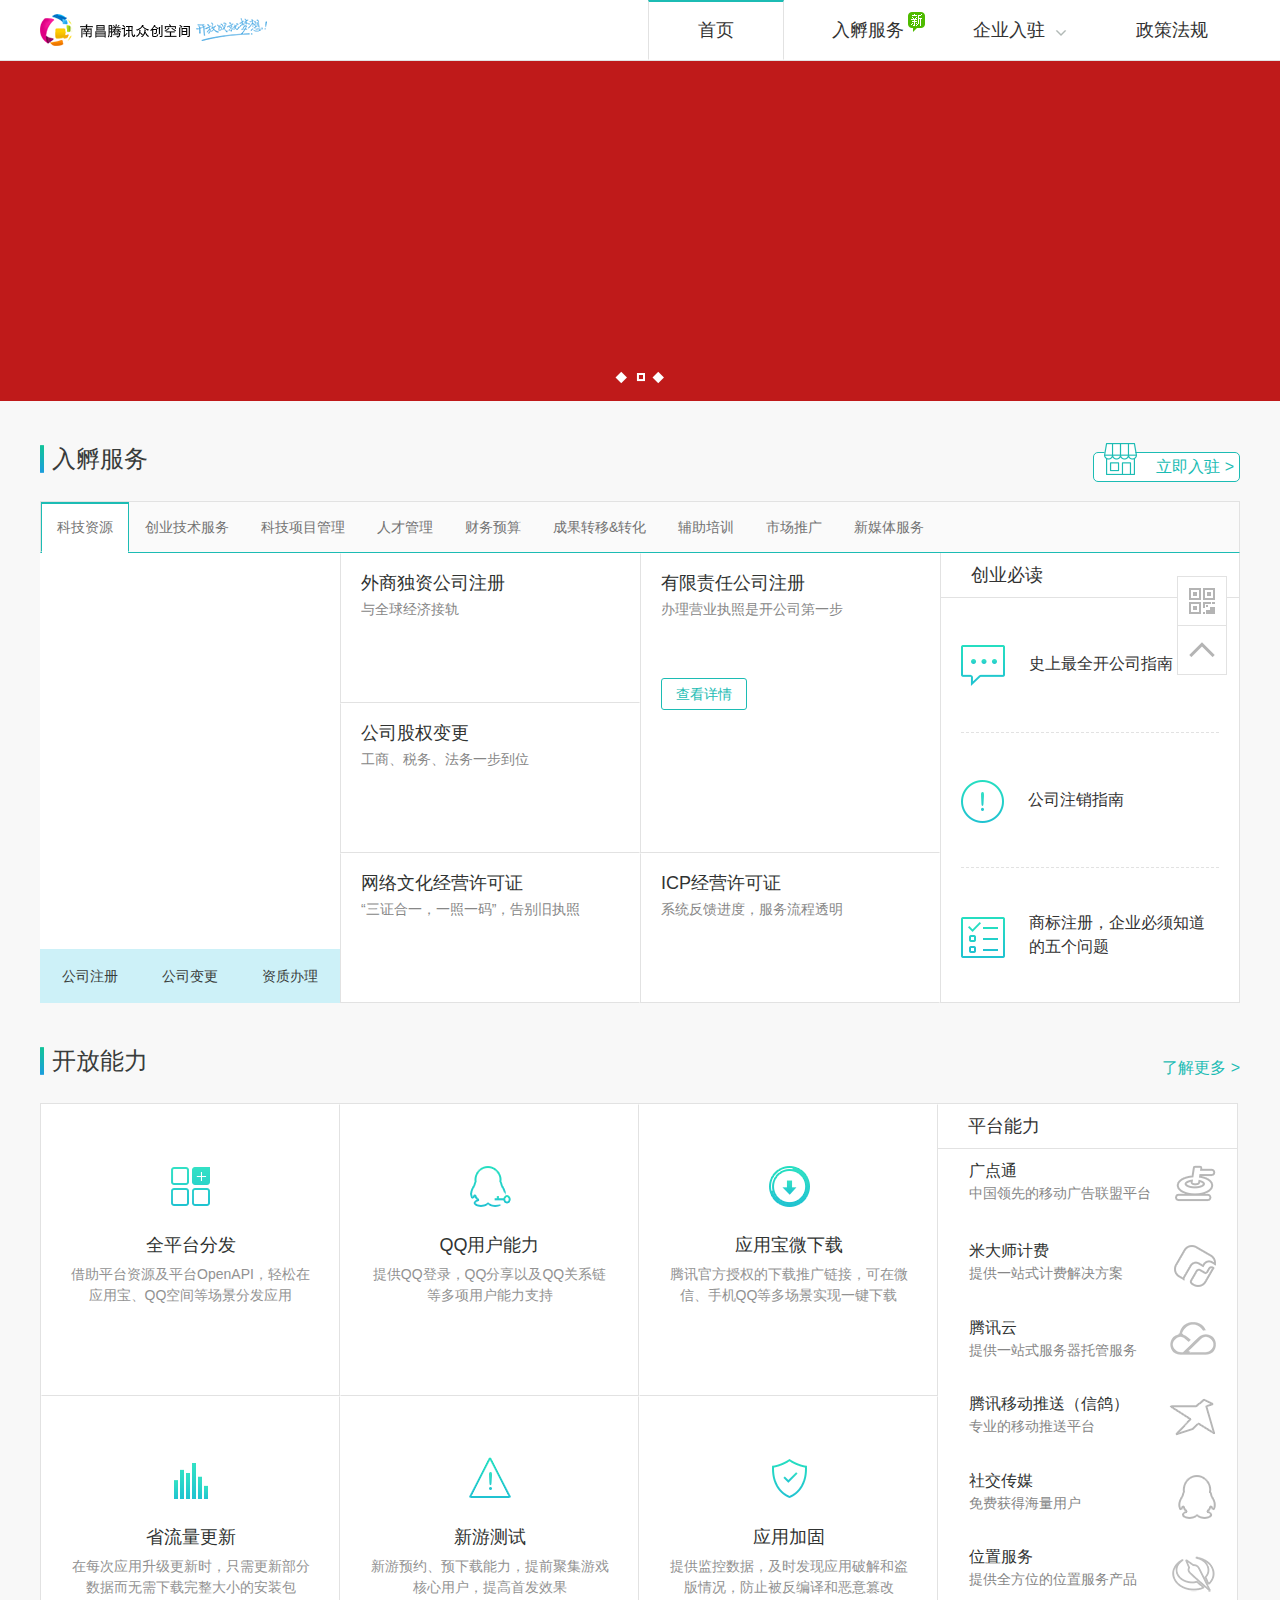
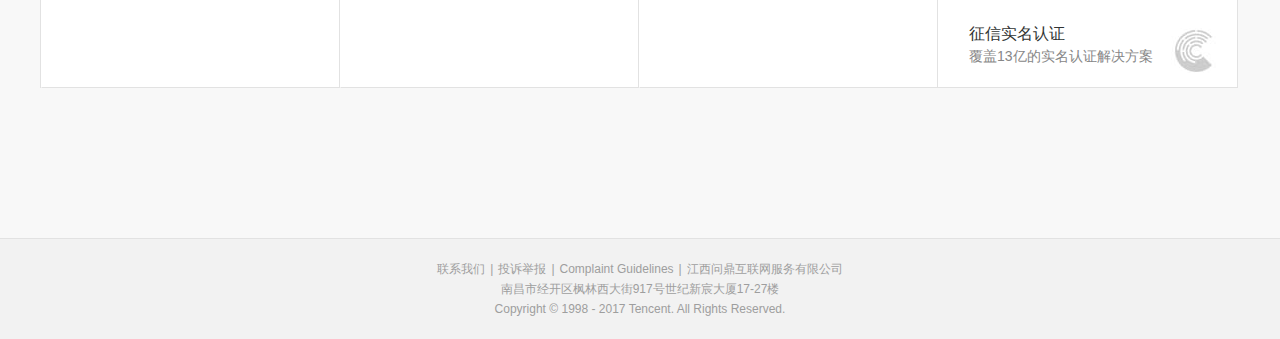
==== commit 87cfb3ea: "open" ====
--- a/open/index.html
+++ b/open/index.html
@@ -1132,7 +1132,8 @@
 
 <div class="footer">
   <div class="layout">
-    <p><a target="_blank" _hot_tag="OPEN.CONTRACTUS" href="http://open.qq.com/support">联系我们</a>|<a target="_blank" _hot_tag="OPEN.COMPLAIN" href="http://wiki.open.qq.com/wiki/%E6%8A%95%E8%AF%89%E6%8C%87%E5%BC%95">投诉举报</a>|<a target="_blank" _hot_tag="OPEN.COMPLAIN.EN" href="http://wiki.open.qq.com/wiki/Tencent_Open_Platform_Complaint_Guidelines">Complaint Guidelines</a>|<a target="_blank" href="http://open.qq.com/">腾讯开放平台</a></p>
+    <p><a target="_blank" _hot_tag="OPEN.CONTRACTUS" href="http://open.qq.com/support">联系我们</a>|<a target="_blank" _hot_tag="OPEN.COMPLAIN" href="http://wiki.open.qq.com/wiki/%E6%8A%95%E8%AF%89%E6%8C%87%E5%BC%95">投诉举报</a>|<a target="_blank" _hot_tag="OPEN.COMPLAIN.EN" href="http://wiki.open.qq.com/wiki/Tencent_Open_Platform_Complaint_Guidelines">Complaint Guidelines</a>|<a target="_blank" href="http://open.qq.com/">江西问鼎互联网服务有限公司</a></p>
+    <p>南昌市经开区枫林西大街917号世纪新宸大厦17-27楼</p>
     <p>Copyright © 1998 - 2017 Tencent. All Rights Reserved.</p>
   </div>
 </div>
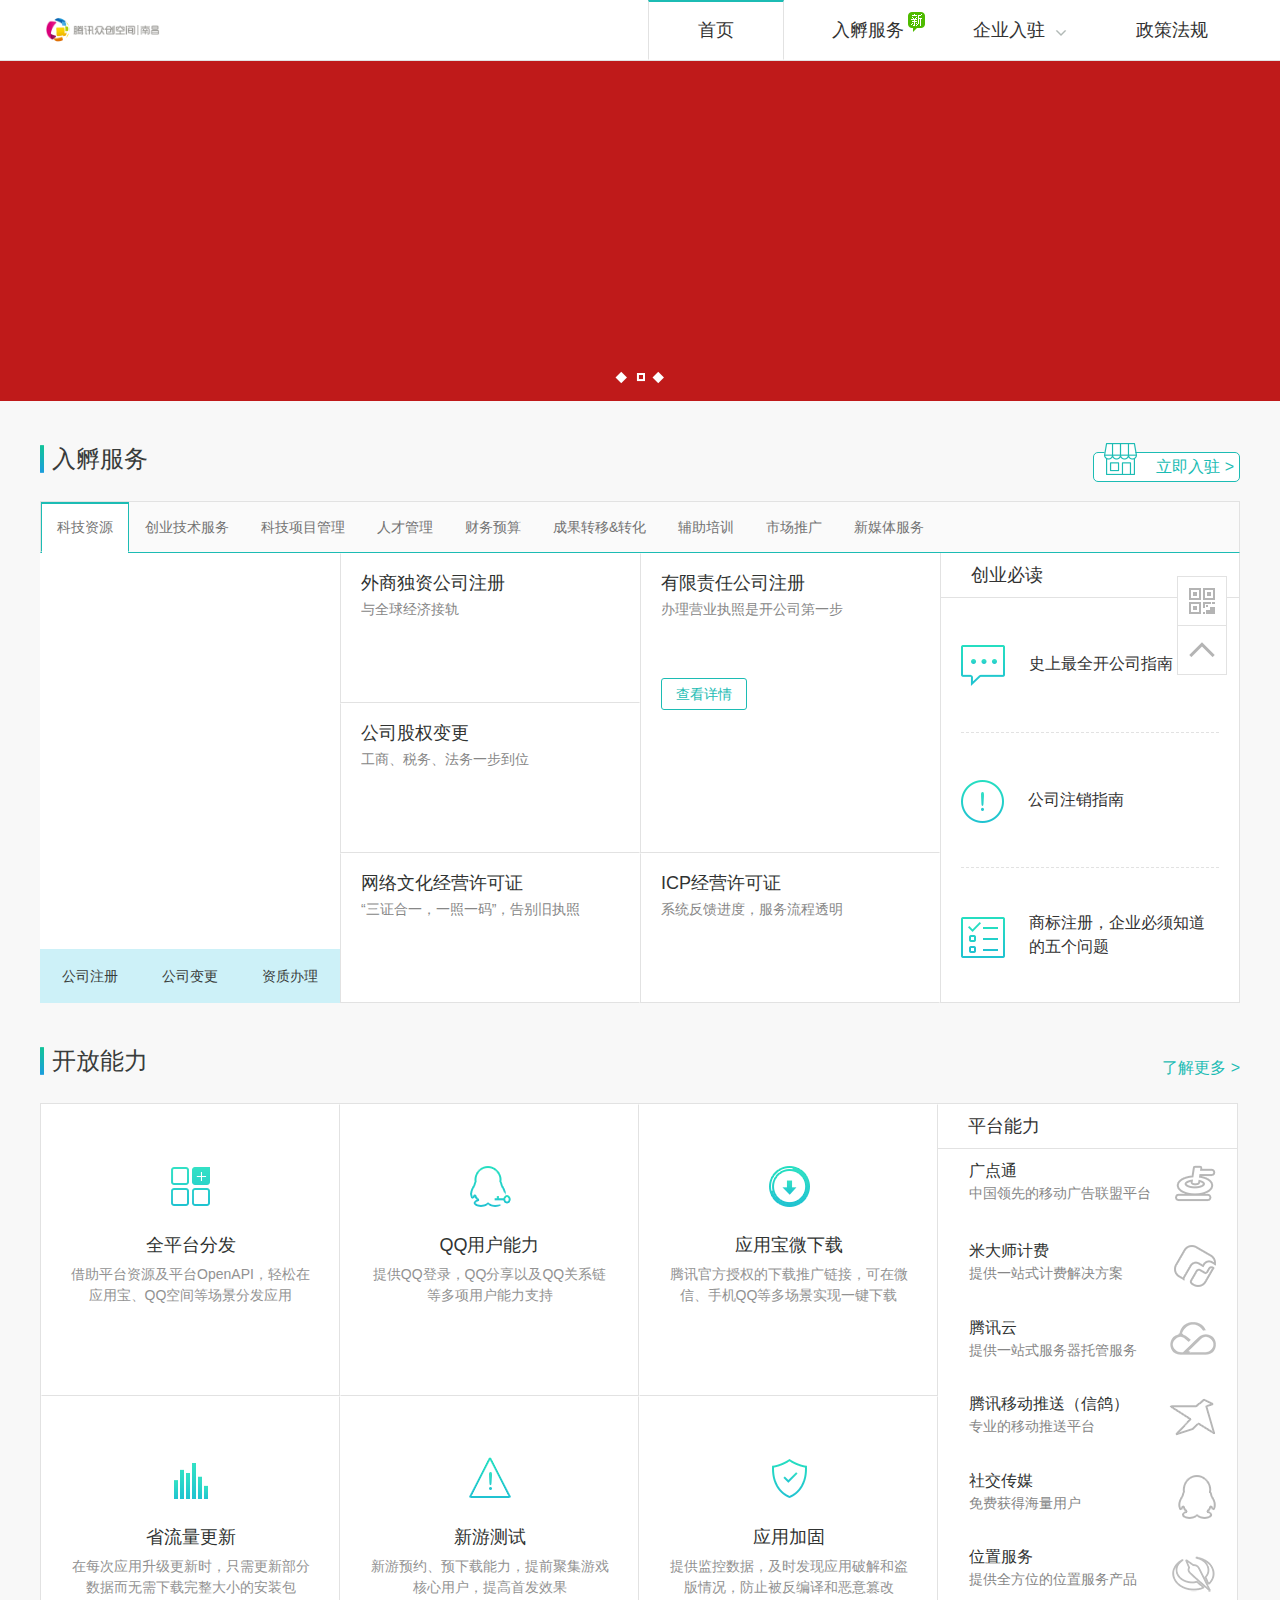
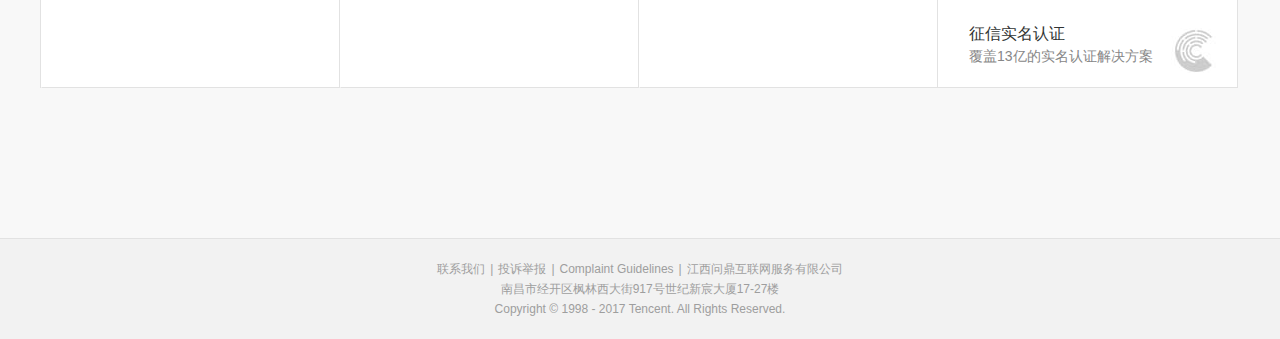
==== commit ad924f5d: "logo img" ====
--- a/open/index.html
+++ b/open/index.html
@@ -44,7 +44,7 @@
 
 <div class="mod-header header-open">
   <div class="layout clearfix">
-    <a href="http://open.qq.com/" class="mod-header-logo"><img src="./static/logo-open-ac08717420.png"></a>
+    <a href="http://open.qq.com/" class="mod-header-logo"><img src="./static/logo-new.png"></a>
     <div class="mod-header-nav">
       <ul>
         <li class="top-cat jmod-tab-open cur">
--- a/open/static/index-a27b3e883e.css
+++ b/open/static/index-a27b3e883e.css
@@ -48,7 +48,8 @@
 }
 
 .mod-header-logo img {
-	display: block
+	display: block;
+	height: 32px;
 }
 
 .mod-header-nav {
